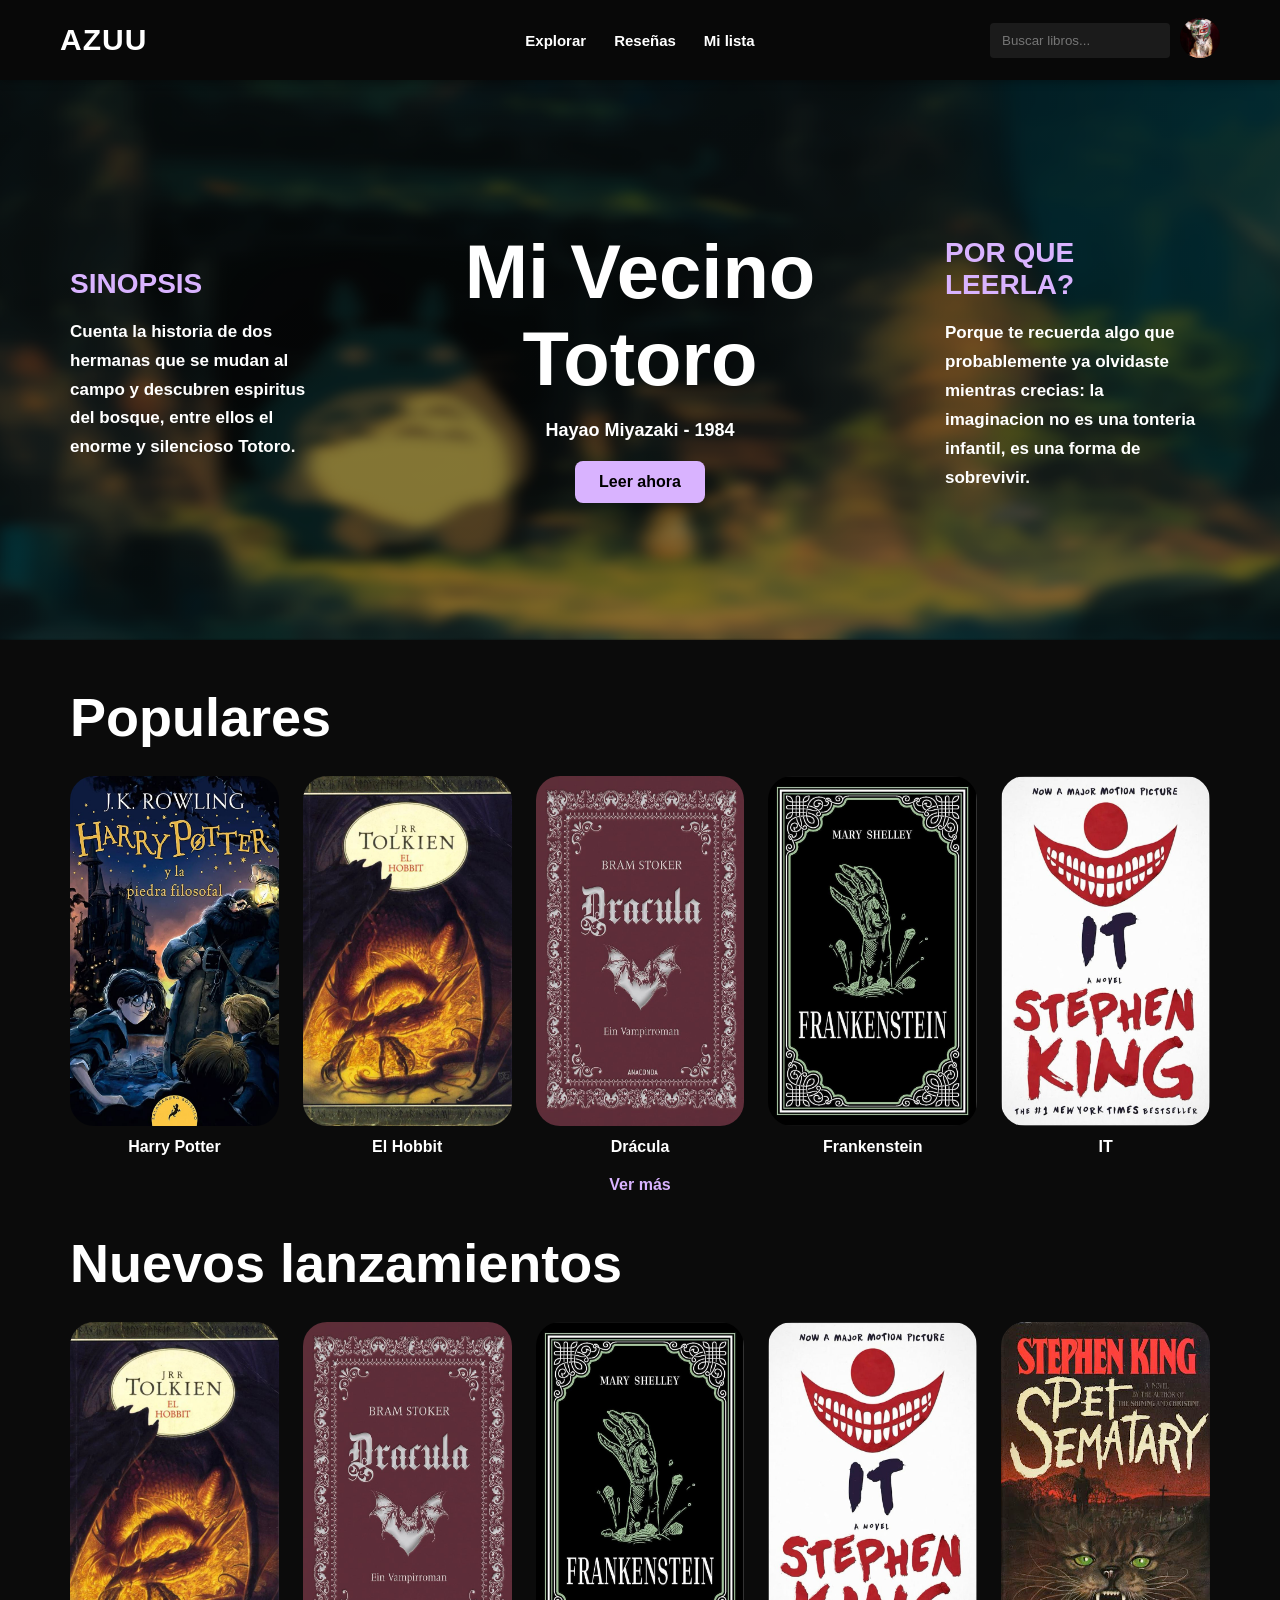
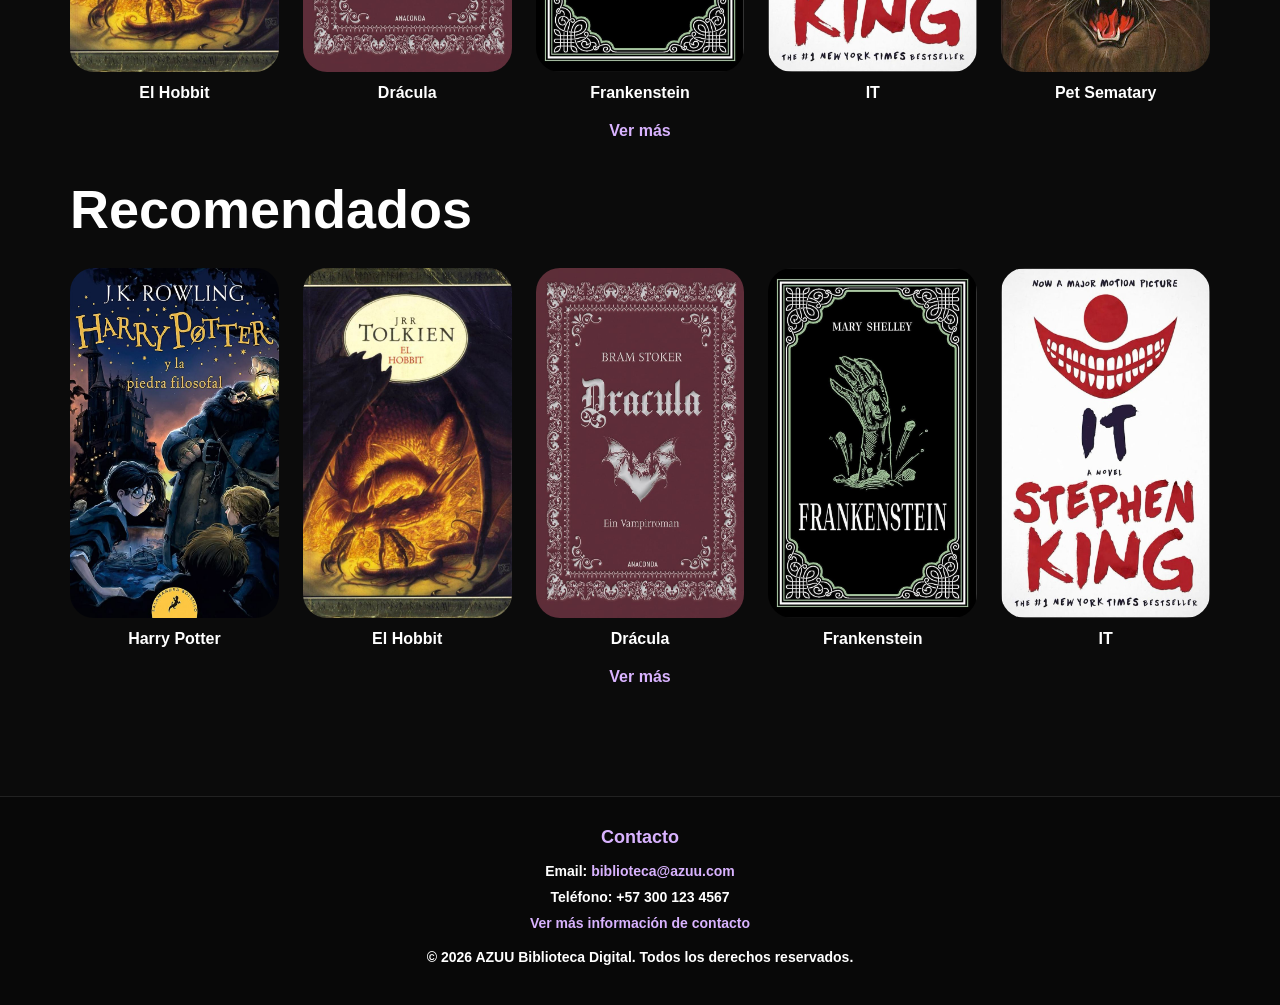
==== index.html @ 72450cce "Cambio a rutas absolutas" ====
<!doctype html>
<!--HTML hecho por Gustavo Tapia Ortiz-->
<!--Estilos hechos y aplicados por Gustavo Tapia Ortiz-->
<html lang="es">
    <head>
        <meta charset="UTF-8" />
        <meta name="viewport" content="width=device-width, initial-scale=1.0" />
        <title>AZUU</title>
        <link rel="stylesheet" href="/styles/estilo1.css" />
        <style>
            .hero {
                min-height: 560px;
                padding: 70px 70px 60px;
                display: grid;
                grid-template-columns: 1fr 2fr 1fr;
                align-items: center;
                gap: 40px;
                background-image: linear-gradient(rgba(0, 0, 0, 0.45), rgba(0, 0, 0, 0.45)), url("Recursos/3.png");
                background-size: cover;
                background-position: center;
                animation: fadeIn 1s ease-in-out;
            }

            .columna-texto {
                max-width: 260px;
            }

            .columna-texto h3 {
                color: #d9b3ff;
                font-size: 28px;
                margin-bottom: 18px;
            }

            .columna-texto p {
                font-size: 17px;
                line-height: 1.7;
            }

            .centro {
                text-align: center;
            }

            .centro h1 {
                font-size: 76px;
                margin-bottom: 18px;
            }

            .centro p {
                font-size: 18px;
            }

            .boton {
                display: inline-block;
                margin-top: 20px;
                padding: 12px 24px;
                background-color: #d9b3ff;
                color: #000;
                text-decoration: none;
                border-radius: 8px;
                font-weight: bold;
                transition: background-color 0.3s ease;
            }

            .boton:hover {
                background-color: #b894e0;
            }

            .contenido {
                padding: 28px 70px 50px;
            }

            .contenido h2 {
                font-size: 54px;
                margin-bottom: 28px;
            }

            .galeria {
                display: grid;
                grid-template-columns: repeat(5, 1fr);
                gap: 24px;
            }

            .ver-mas {
                display: block;
                text-align: center;
                margin: 20px 0;
                color: #d9b3ff;
                text-decoration: none;
                font-weight: bold;
            }

            .ver-mas:hover {
                text-decoration: underline;
            }

            @keyframes fadeIn {
                from {
                    opacity: 0;
                    transform: translateY(20px);
                }

                to {
                    opacity: 1;
                    transform: translateY(0);
                }
            }

            @media (max-width: 1100px) {
                .hero {
                    grid-template-columns: 1fr;
                    text-align: center;
                }

                .columna-texto {
                    max-width: 100%;
                }

                .galeria {
                    grid-template-columns: repeat(3, 1fr);
                }
            }

            @media (max-width: 700px) {
                .hero {
                    padding: 40px 20px;
                }

                .centro h1 {
                    font-size: 46px;
                }

                .contenido {
                    padding: 28px 20px 40px;
                }

                .contenido h2 {
                    font-size: 38px;
                }

                .galeria {
                    grid-template-columns: 1fr;
                }
            }
        </style>
    </head>

    <body>
        <header class="barra">
            <div class="logo">AZUU</div>

            <nav class="menu">
                <a href="explorar.html">Explorar</a>
                <a href="resenas.html">Reseñas</a>
                <a href="mi_lista.html">Mi lista</a>
            </nav>

            <div class="buscador">
                <input type="text" placeholder="Buscar libros..." />
                <a href="login.html" class="perfil">
                    <img src="Recursos/1.png" alt="Perfil" />
                </a>
            </div>
        </header>

        <section class="hero">
            <div class="columna-texto">
                <h3>SINOPSIS</h3>
                <p>
                    Cuenta la historia de dos hermanas que se mudan al campo y descubren espiritus del bosque, entre
                    ellos el enorme y silencioso Totoro.
                </p>
            </div>

            <div class="centro">
                <h1>Mi Vecino Totoro</h1>
                <p>Hayao Miyazaki - 1984</p>
                <a href="libro.html" class="boton">Leer ahora</a>
            </div>

            <div class="columna-texto">
                <h3>POR QUE LEERLA?</h3>
                <p>
                    Porque te recuerda algo que probablemente ya olvidaste mientras crecias: la imaginacion no es una
                    tonteria infantil, es una forma de sobrevivir.
                </p>
            </div>
        </section>
        <br />

        <main class="contenido">
            <h2>Populares</h2>

            <section class="galeria">
                <div class="tarjeta">
                    <a href="libro.html">
                        <img src="Recursos/harrypoter.jpg" alt="Harry Potter" />
                    </a>
                    <p>Harry Potter</p>
                </div>
                <div class="tarjeta">
                    <a href="libro.html">
                        <img src="Recursos/LIBRO_ El Hobbit.jpg" alt="El Hobbit" />
                    </a>
                    <p>El Hobbit</p>
                </div>
                <div class="tarjeta">
                    <a href="libro.html">
                        <img src="Recursos/Dracula.jpg" alt="Drácula" />
                    </a>
                    <p>Drácula</p>
                </div>
                <div class="tarjeta">
                    <a href="libro.html">
                        <img
                            src="Recursos/Frankenstein, or the Modern Prometheus by Mary Shelly.jpg"
                            alt="Frankenstein"
                        />
                    </a>
                    <p>Frankenstein</p>
                </div>
                <div class="tarjeta">
                    <a href="libro.html">
                        <img src="Recursos/libroIT.jpg" alt="IT" />
                    </a>
                    <p>IT</p>
                </div>
            </section>
            <a href="explorar.html" class="ver-mas">Ver más</a>

            <br />

            <h2>Nuevos lanzamientos</h2>

            <section class="galeria">
                <div class="tarjeta">
                    <a href="libro.html">
                        <img src="Recursos/LIBRO_ El Hobbit.jpg" alt="El Hobbit" />
                    </a>
                    <p>El Hobbit</p>
                </div>
                <div class="tarjeta">
                    <a href="libro.html">
                        <img src="Recursos/Dracula.jpg" alt="Drácula" />
                    </a>
                    <p>Drácula</p>
                </div>
                <div class="tarjeta">
                    <a href="libro.html">
                        <img
                            src="Recursos/Frankenstein, or the Modern Prometheus by Mary Shelly.jpg"
                            alt="Frankenstein"
                        />
                    </a>
                    <p>Frankenstein</p>
                </div>
                <div class="tarjeta">
                    <a href="libro.html">
                        <img src="Recursos/libroIT.jpg" alt="IT" />
                    </a>
                    <p>IT</p>
                </div>
                <div class="tarjeta">
                    <a href="libro.html">
                        <img src="Recursos/Pet Semetary_.jpg" alt="Pet Sematary" />
                    </a>
                    <p>Pet Sematary</p>
                </div>
            </section>

            <a href="explorar.html" class="ver-mas">Ver más</a>

            <br />

            <h2>Recomendados</h2>

            <section class="galeria">
                <div class="tarjeta">
                    <a href="libro.html">
                        <img src="Recursos/harrypoter.jpg" alt="Harry Potter" />
                    </a>
                    <p>Harry Potter</p>
                </div>
                <div class="tarjeta">
                    <a href="libro.html">
                        <img src="Recursos/LIBRO_ El Hobbit.jpg" alt="El Hobbit" />
                    </a>
                    <p>El Hobbit</p>
                </div>
                <div class="tarjeta">
                    <a href="libro.html">
                        <img src="Recursos/Dracula.jpg" alt="Drácula" />
                    </a>
                    <p>Drácula</p>
                </div>
                <div class="tarjeta">
                    <a href="libro.html">
                        <img
                            src="Recursos/Frankenstein, or the Modern Prometheus by Mary Shelly.jpg"
                            alt="Frankenstein"
                        />
                    </a>
                    <p>Frankenstein</p>
                </div>
                <div class="tarjeta">
                    <a href="libro.html">
                        <img src="Recursos/libroIT.jpg" alt="IT" />
                    </a>
                    <p>IT</p>
                </div>
            </section>

            <a href="explorar.html" class="ver-mas">Ver más</a>
        </main>

        <footer>
            <h4>Contacto</h4>
            <p>Email: <a href="mailto:biblioteca@azuu.com">biblioteca@azuu.com</a></p>
            <p>Teléfono: +57 300 123 4567</p>
            <p><a href="contacto.html">Ver más información de contacto</a></p>
            <p style="margin-top: 18px">&copy; 2026 AZUU Biblioteca Digital. Todos los derechos reservados.</p>
        </footer>
    </body>
</html>
---- styles/estilo1.css ----
/* Estilos generales hechos por Tapia Ortiz Gustavo */
* {
    box-sizing: border-box;
    margin: 0;
    padding: 0;
}

p {
    font-weight: bold;
}

body {
    font-family: Arial, Helvetica, sans-serif;
    background-color: #0b0b0b;
    color: #ffffff;
}

a {
    color: inherit;
    text-decoration: none;
}

.barra {
    background-color: #080808;
    padding: 18px 60px;
    display: flex;
    justify-content: space-between;
    align-items: center;
    gap: 20px;
    position: sticky;
    top: 0;
    z-index: 100;
    box-shadow: 0 2px 8px rgba(0, 0, 0, 0.3);
}

.logo {
    font-size: 30px;
    font-weight: bold;
    letter-spacing: 1px;
}

.menu {
    display: flex;
    gap: 28px;
    font-size: 15px;
    font-weight: bold;
    position: absolute;
    left: 50%;
    top: 50%;
    transform: translate(-50%, -50%);
}

.buscador {
    display: flex;
    align-items: center;
    gap: 10px;
}

.buscador input {
    width: 180px;
    padding: 10px 12px;
    border: none;
    border-radius: 4px;
    background-color: #1b1b1b;
    color: #ffffff;
    outline: none;
}

.perfil img {
    width: 40px;
    height: 40px;
    border-radius: 50%;
    object-fit: cover;
}

.tarjeta img {
    width: 100%;
    height: 350px;
    display: block;
    border-radius: 24px;
}

.tarjeta p {
    margin-top: 12px;
    text-align: center;
    font-size: 16px;
}

.tarjeta:hover {
    transform: scale(1.05); /*esto hace un efecto de zoom suave al pasar el mouse por encima*/
    transition: transform 0.3s ease; /*esto define la duración y la suavidad de la transición del efecto de zoom*/
}

.menu a:hover {
    transform: scale(1.1);
    transition: transform 0.3s ease;
}

.logo:hover {
    transform: scale(1.05);
    transition: transform 0.3s ease;
}

@media (max-width: 700px) {
    .barra {
        padding: 18px 20px;
        flex-direction: column;
        align-items: stretch;
    }

    .menu {
        position: static;
        transform: none;
        justify-content: center;
        flex-wrap: wrap;
    }
}
/*fin de los de estilos hechos por Tapia Ortiz Gustavo */


/* Footer por ciro rivera*/
footer {
    background-color: #080808;
    border-top: 1px solid #222;
    padding: 30px 70px;
    margin-top: 40px;
    text-align: center;
}

footer h4 {
    color: #d9b3ff;
    margin-bottom: 15px;
    font-size: 18px;
}

footer p {
    font-size: 14px;
    margin-bottom: 10px;
}

footer a {
    color: #d9b3ff;
    text-decoration: none;
    transition: color 0.3s ease;
}

footer a:hover {
    color: #b894e0;
    text-decoration: underline;
}
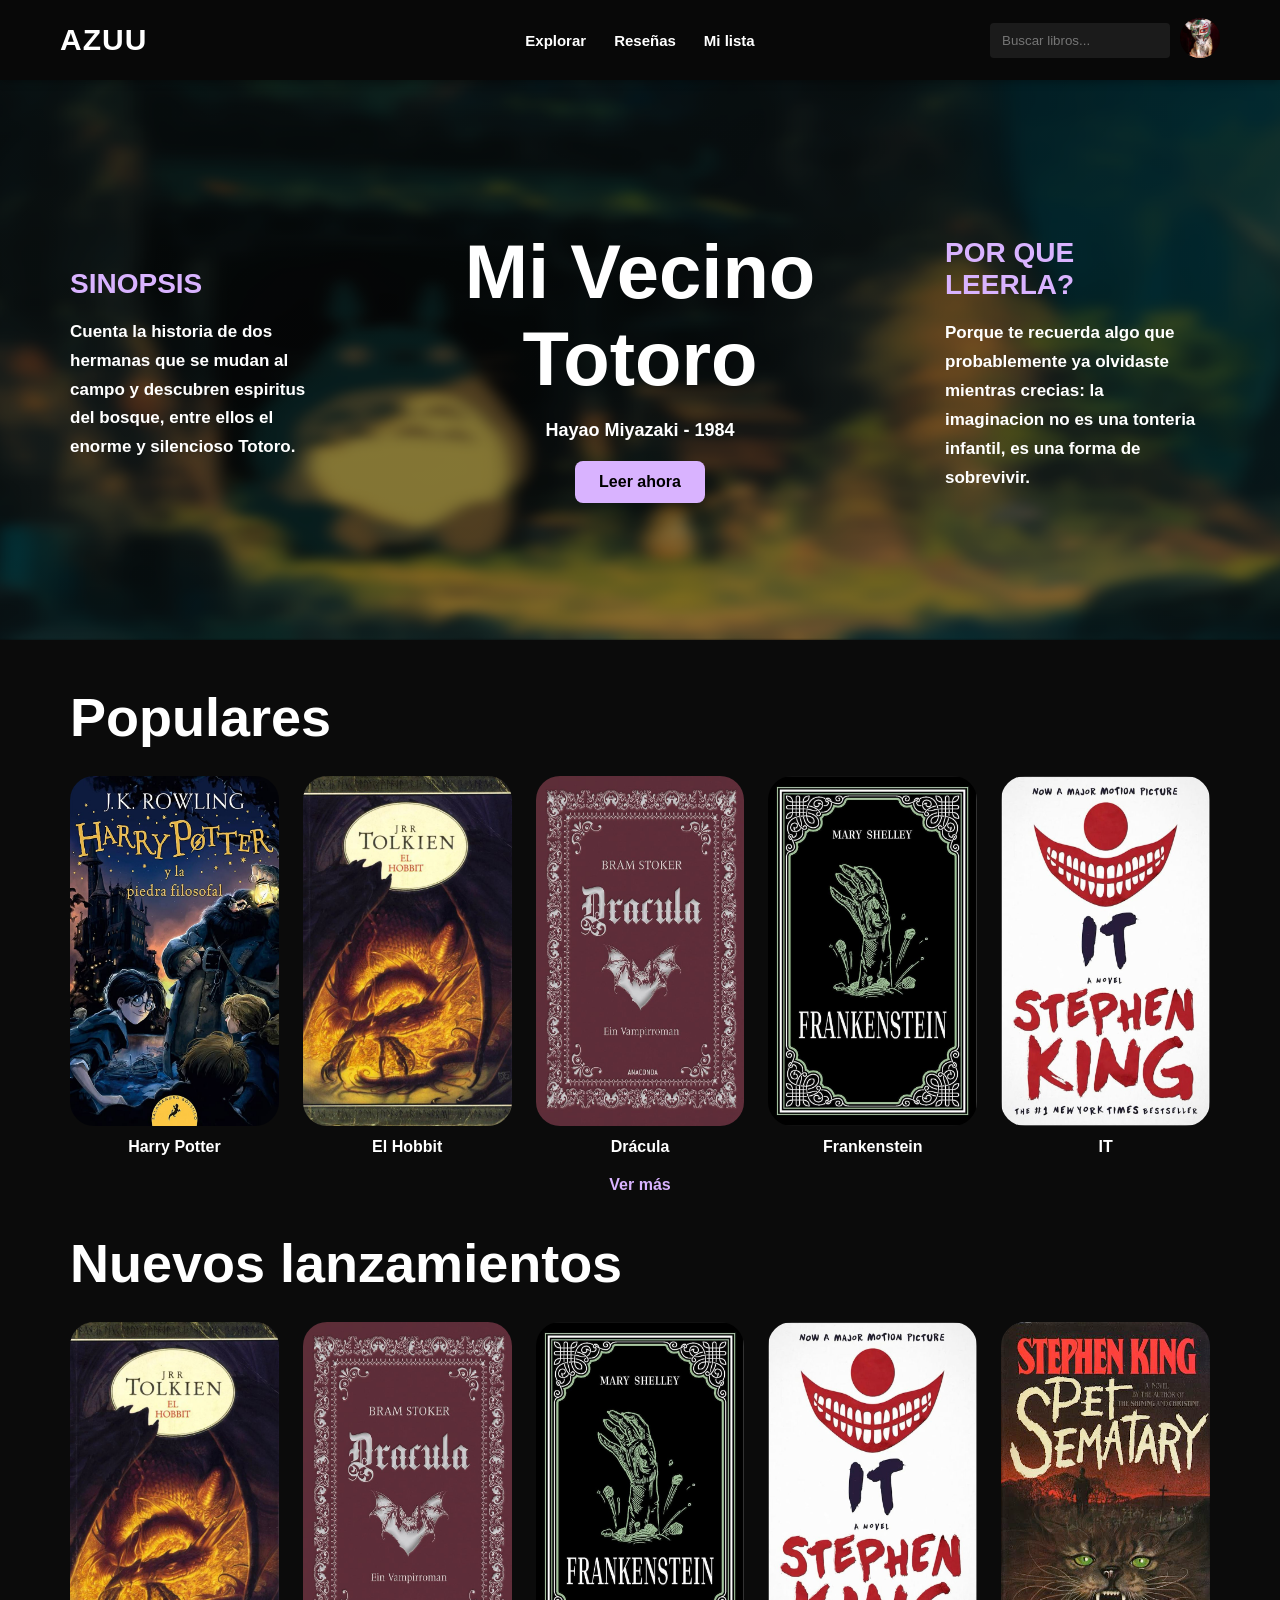
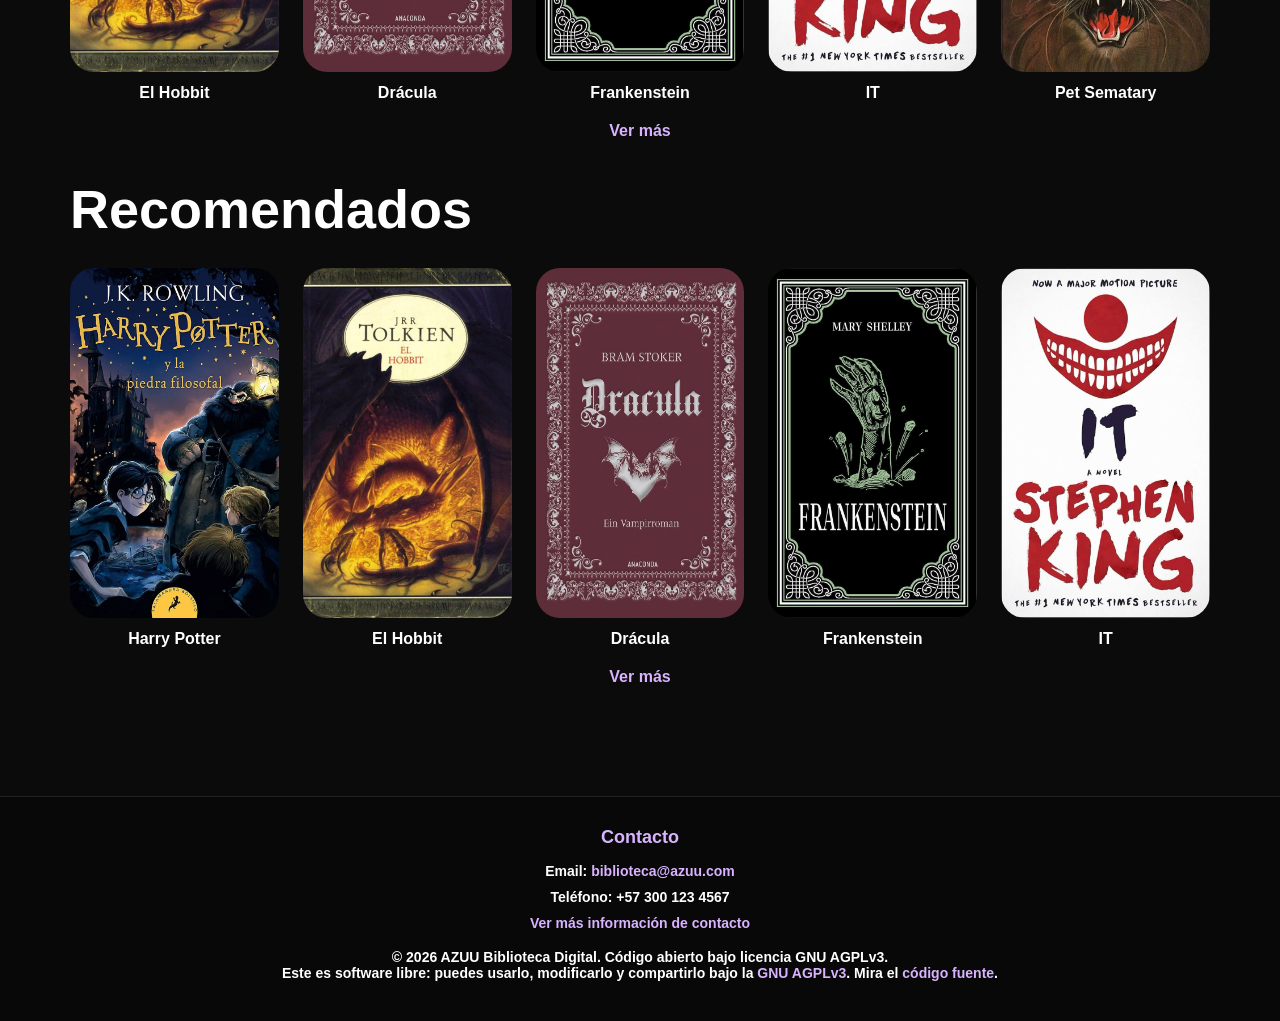
==== commit 9b88cd5d: "Cambio en el footer para reflejar nuestra licencia" ====
--- a/index.html
+++ b/index.html
@@ -317,7 +317,12 @@
             <p>Email: <a href="mailto:biblioteca@azuu.com">biblioteca@azuu.com</a></p>
             <p>Teléfono: +57 300 123 4567</p>
             <p><a href="contacto.html">Ver más información de contacto</a></p>
-            <p style="margin-top: 18px">&copy; 2026 AZUU Biblioteca Digital. Todos los derechos reservados.</p>
+            <p style="margin-top: 18px">
+                &copy; 2026 AZUU Biblioteca Digital. Código abierto bajo licencia GNU AGPLv3.<br />
+                Este es software libre: puedes usarlo, modificarlo y compartirlo bajo la
+                <a href="https://www.gnu.org/licenses/agpl-3.0.html" target="_blank">GNU AGPLv3</a>. Mira el
+                <a href="https://github.com/ciroenrique4-eng/Proyecto-Biblioteca" target="_blank">código fuente</a>.
+            </p>
         </footer>
     </body>
 </html>
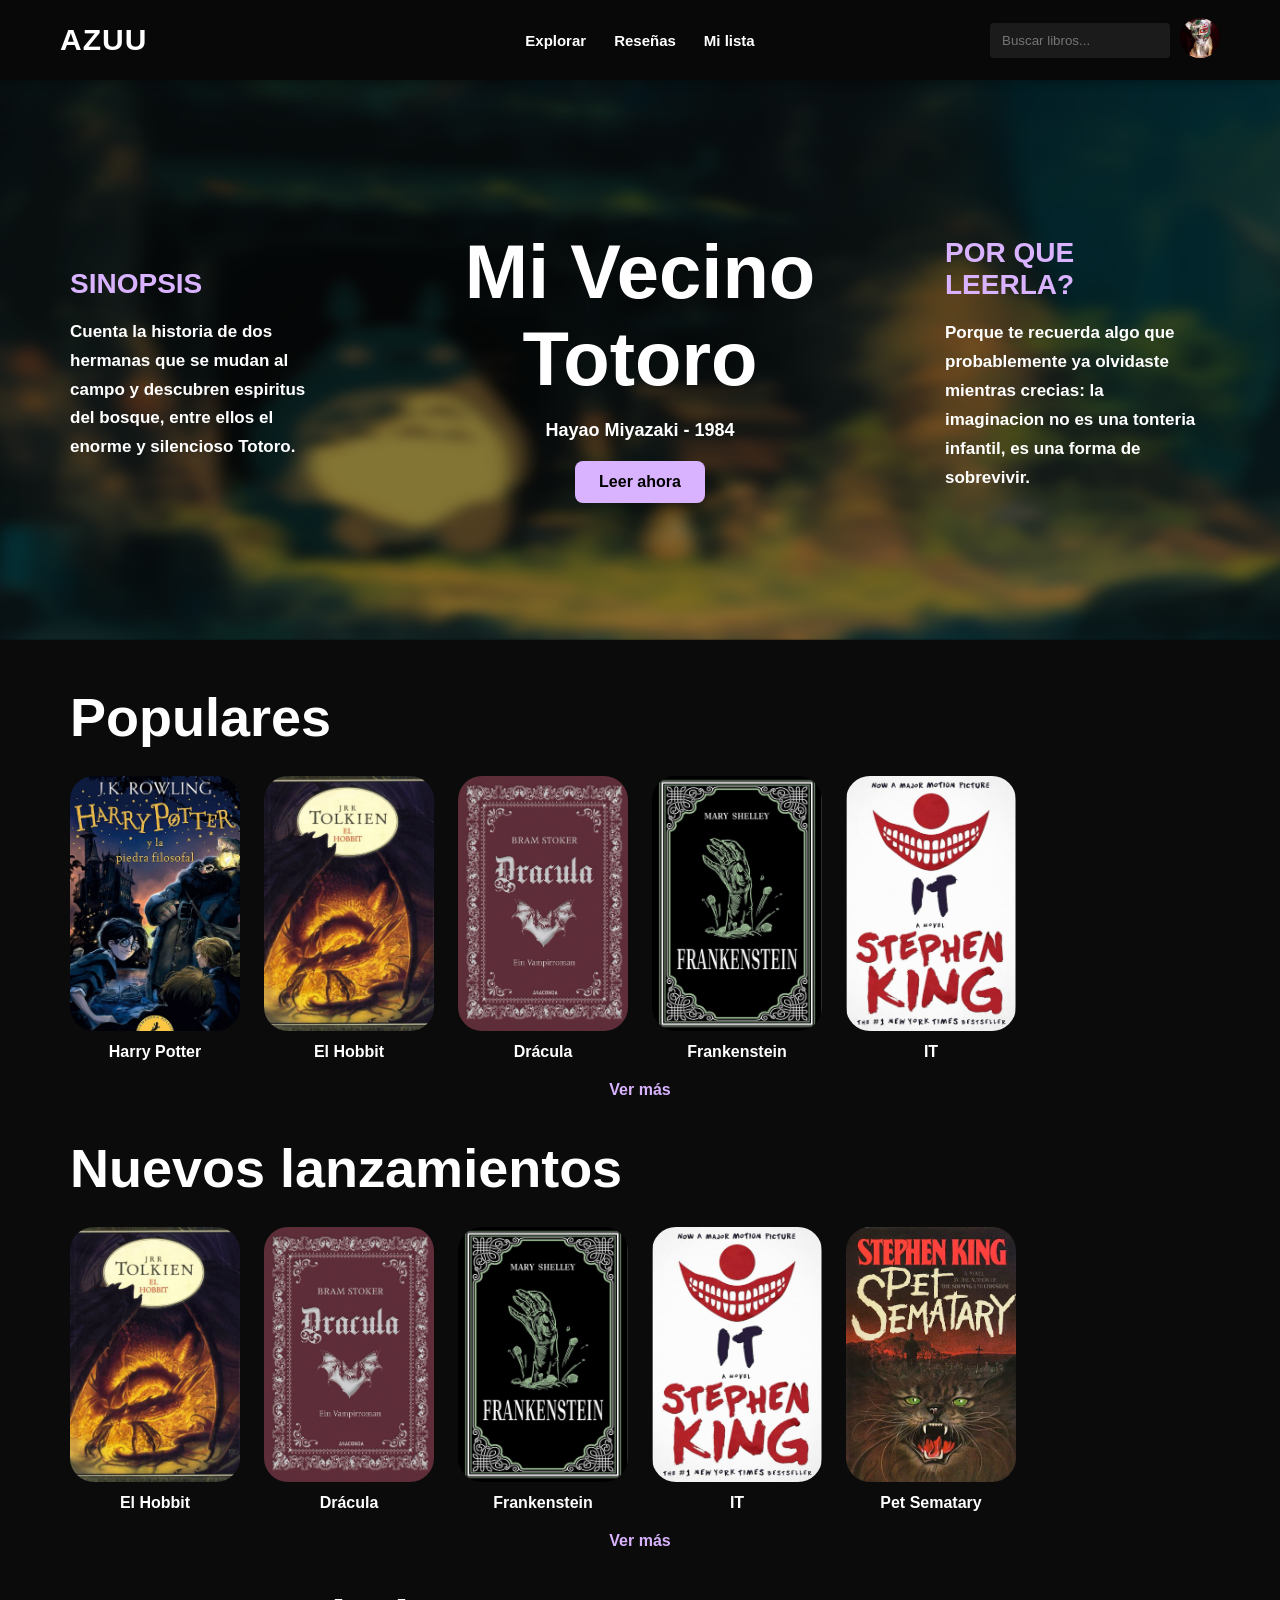
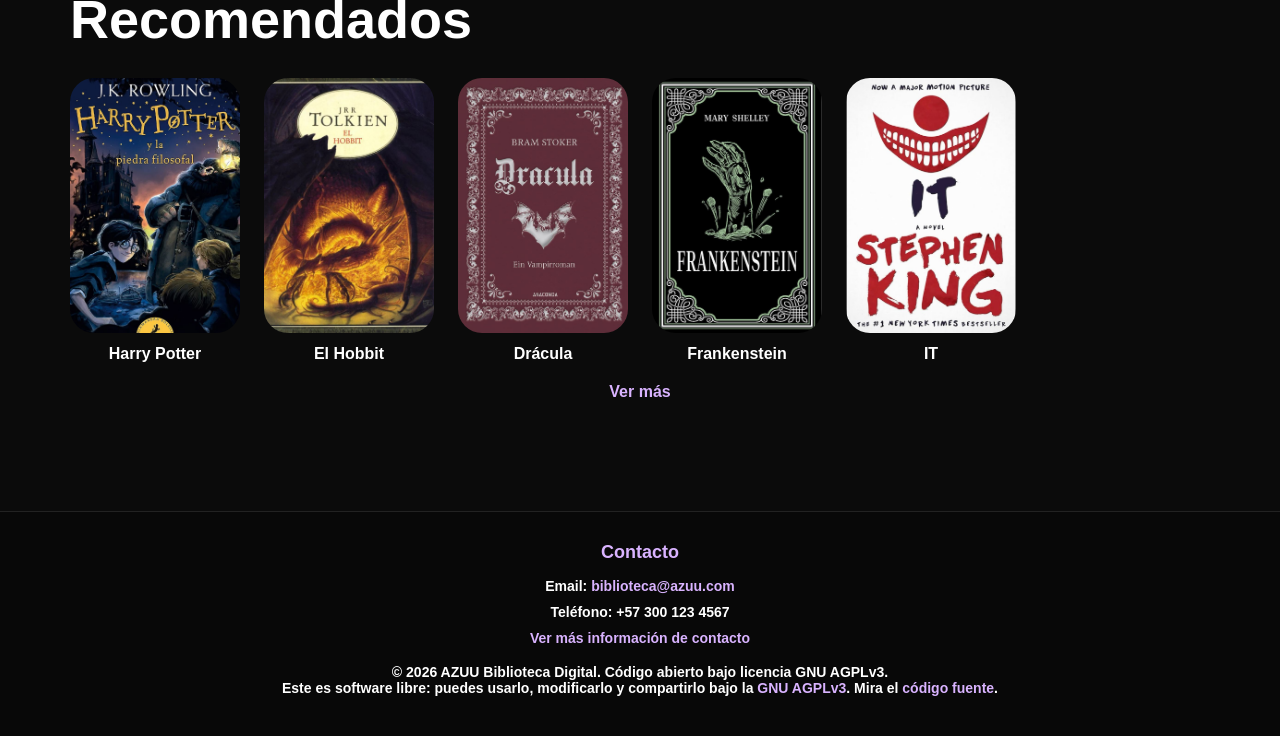
==== commit 4e83dc54: "Ajuses en el css se hizo mas responsive y se agrego una funcion js" ====
--- a/index.html
+++ b/index.html
@@ -74,12 +74,6 @@
                 margin-bottom: 28px;
             }
 
-            .galeria {
-                display: grid;
-                grid-template-columns: repeat(5, 1fr);
-                gap: 24px;
-            }
-
             .ver-mas {
                 display: block;
                 text-align: center;
@@ -114,10 +108,6 @@
                 .columna-texto {
                     max-width: 100%;
                 }
-
-                .galeria {
-                    grid-template-columns: repeat(3, 1fr);
-                }
             }
 
             @media (max-width: 700px) {
@@ -135,10 +125,6 @@
 
                 .contenido h2 {
                     font-size: 38px;
-                }
-
-                .galeria {
-                    grid-template-columns: 1fr;
                 }
             }
         </style>
@@ -155,6 +141,9 @@
             </nav>
 
             <div class="buscador">
+                <button type="button" class="lupa" aria-label="Buscar" aria-expanded="false">
+                    <svg viewBox="0 0 24 24" aria-hidden="true"><path d="M15.5 14h-.79l-.28-.27a6.5 6.5 0 1 0-.7.7l.27.28v.79l5 4.99L20.49 19l-4.99-5zm-6 0A4.5 4.5 0 1 1 14 9.5 4.5 4.5 0 0 1 9.5 14z"/></svg>
+                </button>
                 <input type="text" placeholder="Buscar libros..." />
                 <a href="login.html" class="perfil">
                     <img src="Recursos/1.png" alt="Perfil" />
@@ -324,5 +313,6 @@
                 <a href="https://github.com/ciroenrique4-eng/Proyecto-Biblioteca" target="_blank">código fuente</a>.
             </p>
         </footer>
+        <script src="/js/header.js" defer></script>
     </body>
 </html>
--- a/styles/estilo1.css
+++ b/styles/estilo1.css
@@ -58,6 +58,7 @@
 
 .buscador input {
     width: 180px;
+    max-width: 100%;
     padding: 10px 12px;
     border: none;
     border-radius: 4px;
@@ -66,6 +67,28 @@
     outline: none;
 }
 
+/* Botón con la lupa: oculto en escritorio, visible en móvil para desplegar
+   el cuadro de búsqueda (ver js/header.js) */
+.lupa {
+    display: none;
+    width: 40px;
+    height: 40px;
+    padding: 0;
+    border: none;
+    border-radius: 4px;
+    background-color: #1b1b1b;
+    color: #ffffff;
+    cursor: pointer;
+    align-items: center;
+    justify-content: center;
+}
+
+.lupa svg {
+    width: 22px;
+    height: 22px;
+    fill: #ffffff;
+}
+
 .perfil img {
     width: 40px;
     height: 40px;
@@ -73,11 +96,22 @@
     object-fit: cover;
 }
 
+/* Galería reutilizable: se adapta sola al ancho disponible (responsive) */
+.galeria {
+    display: grid;
+    grid-template-columns: repeat(auto-fill, minmax(160px, 1fr));
+    gap: 24px;
+}
+
 .tarjeta img {
     width: 100%;
-    height: 350px;
+    /* aspect-ratio 2/3 = proporción estándar de portadas; con object-fit:cover
+       todas quedan uniformes sin deformarse */
+    aspect-ratio: 2 / 3;
+    object-fit: cover;
     display: block;
     border-radius: 24px;
+    transition: transform 0.3s ease; /* la transición va en el estado base para que aplique al entrar y al salir */
 }
 
 .tarjeta p {
@@ -86,9 +120,8 @@
     font-size: 16px;
 }
 
-.tarjeta:hover {
+.tarjeta:hover img {
     transform: scale(1.05); /*esto hace un efecto de zoom suave al pasar el mouse por encima*/
-    transition: transform 0.3s ease; /*esto define la duración y la suavidad de la transición del efecto de zoom*/
 }
 
 .menu a:hover {
@@ -101,18 +134,56 @@
     transition: transform 0.3s ease;
 }
 
-@media (max-width: 700px) {
+/* En pantallas pequeñas el menú deja de estar centrado en absoluto: así el logo
+   y el menú quedan en la misma línea y el cuadro de búsqueda se oculta tras la
+   lupa, que lo despliega en una fila completa al pulsarla (ver js/header.js) */
+@media (max-width: 900px) {
     .barra {
-        padding: 18px 20px;
-        flex-direction: column;
-        align-items: stretch;
+        padding: 14px 20px;
+        flex-wrap: wrap;
+        gap: 12px 16px;
+    }
+
+    .logo {
+        font-size: 24px;
     }
 
     .menu {
         position: static;
         transform: none;
-        justify-content: center;
+        order: 2;
+        flex: 1;
+        justify-content: flex-end;
         flex-wrap: wrap;
+        gap: 10px 16px;
+        font-size: 14px;
+    }
+
+    .buscador {
+        order: 3;
+        gap: 10px;
+    }
+
+    /* Aparece la lupa en lugar del cuadro de búsqueda */
+    .lupa {
+        display: inline-flex;
+    }
+
+    /* El input se oculta hasta pulsar la lupa */
+    .buscador input {
+        display: none;
+        width: 100%;
+    }
+
+    /* Al activar la búsqueda, el cuadro ocupa una fila completa debajo */
+    .barra.busqueda-activa .buscador {
+        order: 4;
+        flex-basis: 100%;
+    }
+
+    .barra.busqueda-activa .buscador input {
+        display: block;
+        flex: 1;
     }
 }
 /*fin de los de estilos hechos por Tapia Ortiz Gustavo */
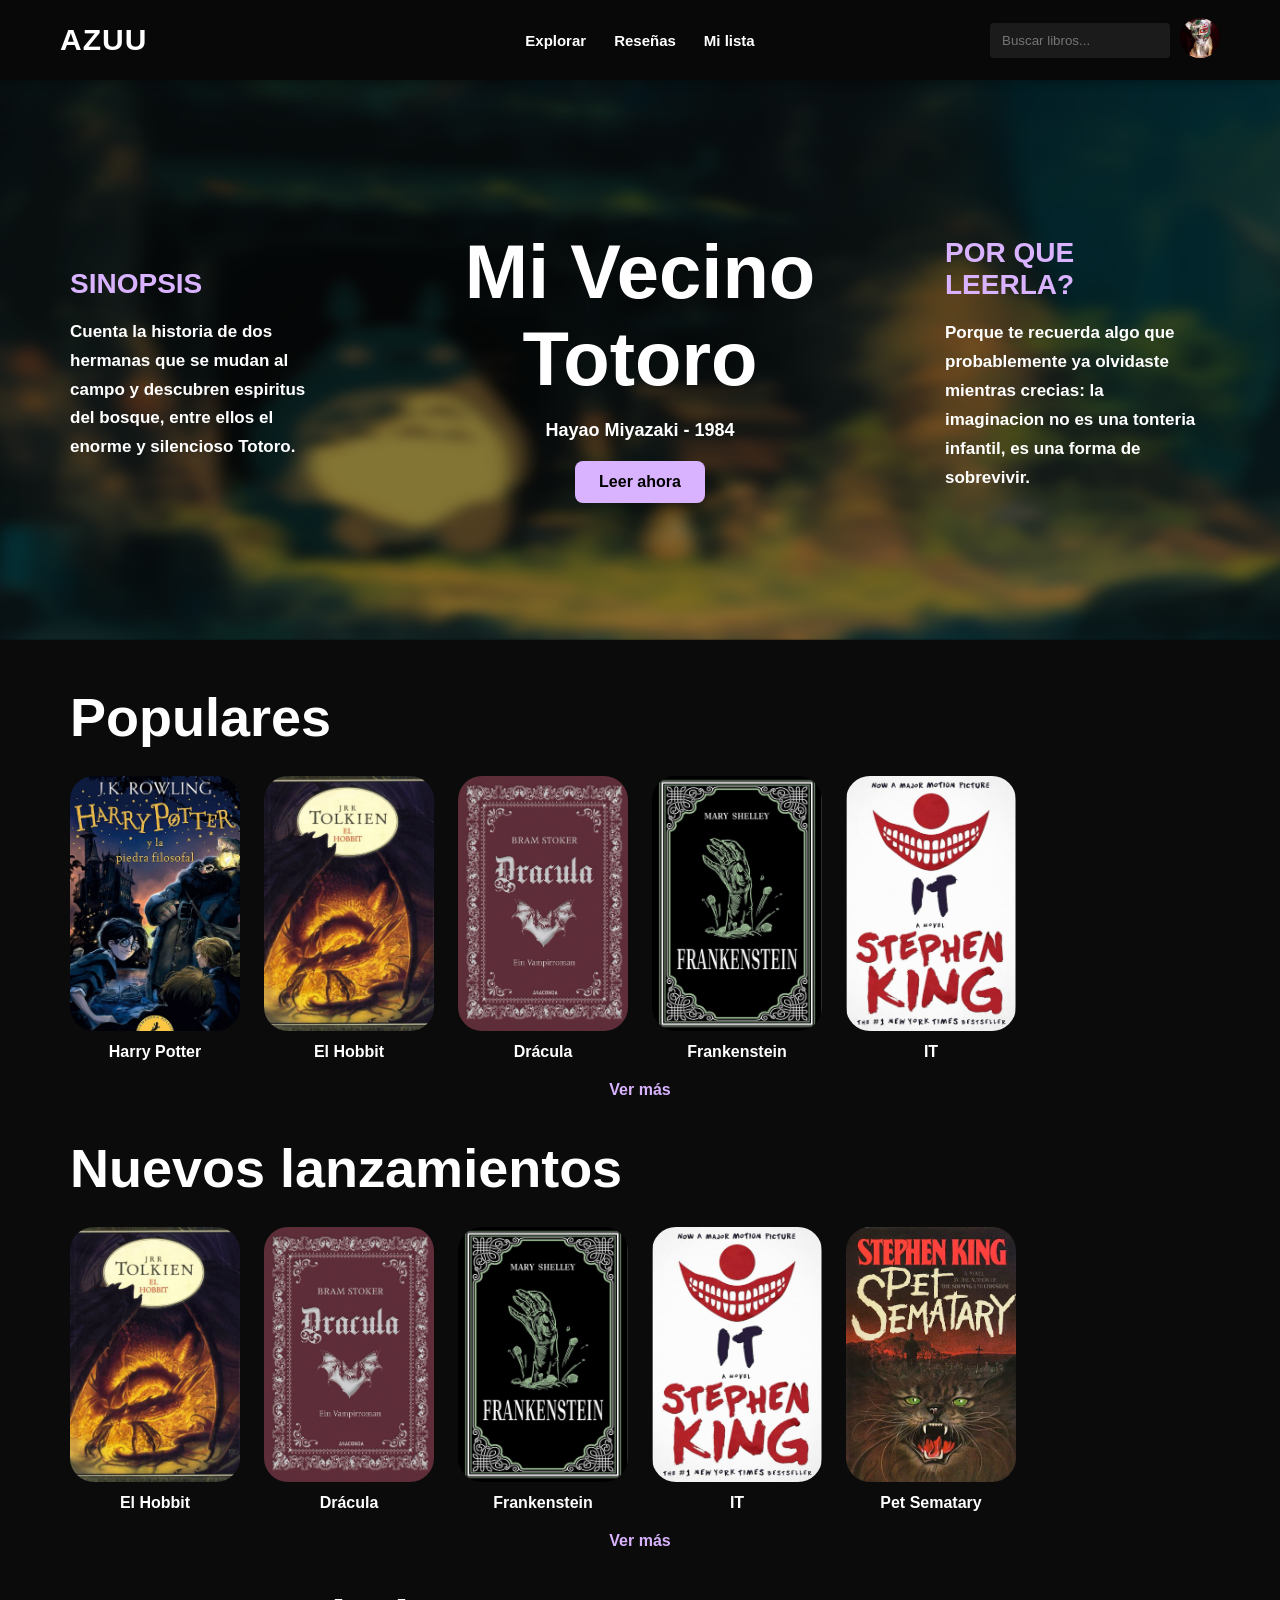
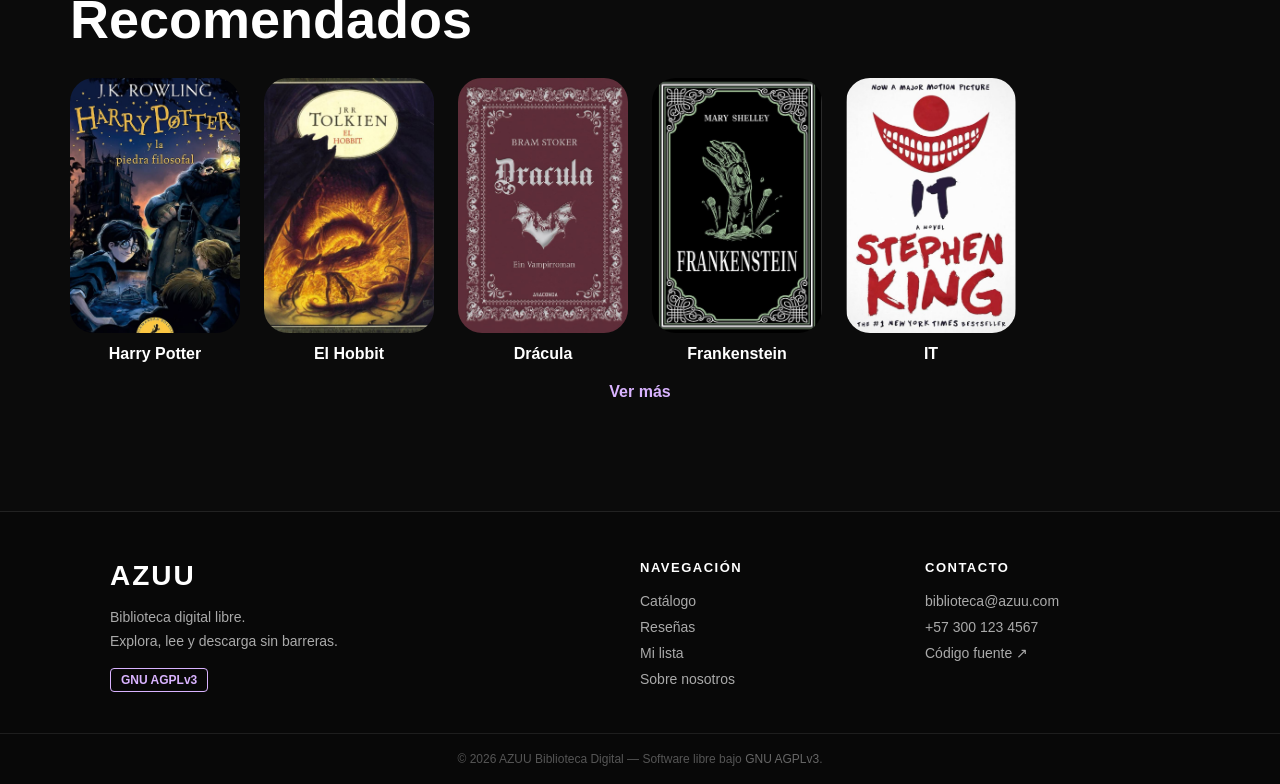
==== commit bc746120: "Ajuste en footer y sobre nosotros" ====
--- a/index.html
+++ b/index.html
@@ -5,8 +5,54 @@
     <head>
         <meta charset="UTF-8" />
         <meta name="viewport" content="width=device-width, initial-scale=1.0" />
-        <title>AZUU</title>
+
+        <!-- SEO: descripción y datos para buscadores como Google -->
+        <meta
+            name="description"
+            content="Biblioteca Digital AZUU: explora, lee y descarga miles de libros gratis en línea. Clásicos y novedades de fantasía, terror y mucho más, a un solo clic."
+        />
+        <meta name="keywords" content="biblioteca digital, libros gratis, leer en línea, descargar libros, ebooks, AZUU" />
+        <meta name="author" content="Ciro Rivera, Gustavo Tapia Ortiz, Luz Lisanya Castellanos Musito, Diego Alexander Ramirez Rodriguez" />
+        <meta name="robots" content="index, follow" />
+        <meta name="theme-color" content="#0b0b0b" />
+        <title>AZUU — Biblioteca Digital | Lee y descarga libros gratis en línea</title>
+
+        <link rel="canonical" href="https://azuu.uk/index.html" />
+        <link rel="icon" type="image/png" href="/Recursos/1.png" />
+
+        <!-- Open Graph: vista previa al compartir en redes sociales -->
+        <meta property="og:type" content="website" />
+        <meta property="og:site_name" content="Biblioteca Digital AZUU" />
+        <meta property="og:locale" content="es_ES" />
+        <meta property="og:title" content="AZUU — Biblioteca Digital | Lee libros gratis en línea" />
+        <meta property="og:description" content="Explora, lee y descarga miles de libros gratis en línea en la Biblioteca Digital AZUU." />
+        <meta property="og:url" content="https://azuu.uk/index.html" />
+        <meta property="og:image" content="https://azuu.uk/Recursos/3.png" />
+
+        <!-- Twitter Card -->
+        <meta name="twitter:card" content="summary_large_image" />
+        <meta name="twitter:title" content="AZUU — Biblioteca Digital | Lee libros gratis en línea" />
+        <meta name="twitter:description" content="Explora, lee y descarga miles de libros gratis en línea en la Biblioteca Digital AZUU." />
+        <meta name="twitter:image" content="https://azuu.uk/Recursos/3.png" />
+
         <link rel="stylesheet" href="/styles/estilo1.css" />
+
+        <!-- Datos estructurados Schema.org: ayuda a Google a entender el sitio -->
+        <script type="application/ld+json">
+            {
+                "@context": "https://schema.org",
+                "@type": "WebSite",
+                "name": "Biblioteca Digital AZUU",
+                "url": "https://azuu.uk/",
+                "description": "Explora, lee y descarga miles de libros gratis en línea en la Biblioteca Digital AZUU.",
+                "inLanguage": "es",
+                "potentialAction": {
+                    "@type": "SearchAction",
+                    "target": "https://azuu.uk/explorar.html?q={search_term_string}",
+                    "query-input": "required name=search_term_string"
+                }
+            }
+        </script>
         <style>
             .hero {
                 min-height: 560px;
@@ -302,16 +348,33 @@
         </main>
 
         <footer>
-            <h4>Contacto</h4>
-            <p>Email: <a href="mailto:biblioteca@azuu.com">biblioteca@azuu.com</a></p>
-            <p>Teléfono: +57 300 123 4567</p>
-            <p><a href="contacto.html">Ver más información de contacto</a></p>
-            <p style="margin-top: 18px">
-                &copy; 2026 AZUU Biblioteca Digital. Código abierto bajo licencia GNU AGPLv3.<br />
-                Este es software libre: puedes usarlo, modificarlo y compartirlo bajo la
-                <a href="https://www.gnu.org/licenses/agpl-3.0.html" target="_blank">GNU AGPLv3</a>. Mira el
-                <a href="https://github.com/ciroenrique4-eng/Proyecto-Biblioteca" target="_blank">código fuente</a>.
-            </p>
+            <div class="footer-grid">
+                <div class="footer-col">
+                    <span class="footer-logo">AZUU</span>
+                    <p>Biblioteca digital libre.<br />Explora, lee y descarga sin barreras.</p>
+                    <a class="footer-licencia" href="https://www.gnu.org/licenses/agpl-3.0.html" target="_blank">GNU AGPLv3</a>
+                </div>
+                <div class="footer-col">
+                    <h4>Navegación</h4>
+                    <ul>
+                        <li><a href="/explorar.html">Catálogo</a></li>
+                        <li><a href="/resenas.html">Reseñas</a></li>
+                        <li><a href="/mi_lista.html">Mi lista</a></li>
+                        <li><a href="/contacto.html">Sobre nosotros</a></li>
+                    </ul>
+                </div>
+                <div class="footer-col">
+                    <h4>Contacto</h4>
+                    <ul>
+                        <li><a href="mailto:biblioteca@azuu.com">biblioteca@azuu.com</a></li>
+                        <li>+57 300 123 4567</li>
+                        <li><a href="https://github.com/ciroenrique4-eng/Proyecto-Biblioteca" target="_blank">Código fuente ↗</a></li>
+                    </ul>
+                </div>
+            </div>
+            <div class="footer-barra">
+                <p>&copy; 2026 AZUU Biblioteca Digital &mdash; Software libre bajo <a href="https://www.gnu.org/licenses/agpl-3.0.html" target="_blank">GNU AGPLv3</a>.</p>
+            </div>
         </footer>
         <script src="/js/header.js" defer></script>
     </body>
--- a/styles/estilo1.css
+++ b/styles/estilo1.css
@@ -189,33 +189,133 @@
 /*fin de los de estilos hechos por Tapia Ortiz Gustavo */
 
 
-/* Footer por ciro rivera*/
+/* Footer por ciro rivera */
 footer {
     background-color: #080808;
     border-top: 1px solid #222;
-    padding: 30px 70px;
     margin-top: 40px;
+}
+
+.footer-grid {
+    display: grid;
+    grid-template-columns: 2fr 1fr 1fr;
+    gap: 40px;
+    padding: 48px 70px 36px;
+    max-width: 1200px;
+    margin: 0 auto;
+}
+
+.footer-logo {
+    display: block;
+    font-size: 28px;
+    font-weight: bold;
+    letter-spacing: 2px;
+    margin-bottom: 14px;
+    color: #ffffff;
+}
+
+.footer-col p {
+    font-size: 14px;
+    color: #aaa;
+    line-height: 1.7;
+    margin-bottom: 14px;
+    font-weight: normal;
+}
+
+.footer-licencia {
+    display: inline-block;
+    font-size: 12px;
+    font-weight: bold;
+    color: #d9b3ff;
+    border: 1px solid #d9b3ff;
+    border-radius: 4px;
+    padding: 4px 10px;
+    text-decoration: none;
+    transition: background-color 0.2s ease, color 0.2s ease;
+}
+
+.footer-licencia:hover {
+    background-color: #d9b3ff;
+    color: #000;
+}
+
+.footer-col h4 {
+    color: #ffffff;
+    font-size: 13px;
+    font-weight: bold;
+    text-transform: uppercase;
+    letter-spacing: 1.5px;
+    margin-bottom: 18px;
+}
+
+.footer-col ul {
+    list-style: none;
+    padding: 0;
+    margin: 0;
+}
+
+.footer-col ul li {
+    font-size: 14px;
+    color: #aaa;
+    margin-bottom: 10px;
+    font-weight: normal;
+}
+
+.footer-col ul li a {
+    color: #aaa;
+    text-decoration: none;
+    transition: color 0.2s ease;
+}
+
+.footer-col ul li a:hover {
+    color: #d9b3ff;
+}
+
+.footer-barra {
+    border-top: 1px solid #1e1e1e;
+    padding: 18px 70px;
     text-align: center;
 }
 
-footer h4 {
+.footer-barra p {
+    font-size: 12px;
+    color: #555;
+    font-weight: normal;
+    margin: 0;
+}
+
+.footer-barra a {
+    color: #666;
+    text-decoration: none;
+    transition: color 0.2s ease;
+}
+
+.footer-barra a:hover {
     color: #d9b3ff;
-    margin-bottom: 15px;
-    font-size: 18px;
-}
-
-footer p {
-    font-size: 14px;
-    margin-bottom: 10px;
-}
-
-footer a {
-    color: #d9b3ff;
-    text-decoration: none;
-    transition: color 0.3s ease;
-}
-
-footer a:hover {
-    color: #b894e0;
-    text-decoration: underline;
+}
+
+@media (max-width: 900px) {
+    .footer-grid {
+        grid-template-columns: 1fr 1fr;
+        padding: 36px 28px 24px;
+        gap: 28px;
+    }
+
+    .footer-col:first-child {
+        grid-column: 1 / -1;
+    }
+
+    .footer-barra {
+        padding: 16px 28px;
+    }
+}
+
+@media (max-width: 560px) {
+    .footer-grid {
+        grid-template-columns: 1fr;
+    }
+
+    .footer-col:first-child {
+        grid-column: auto;
+    }
 }
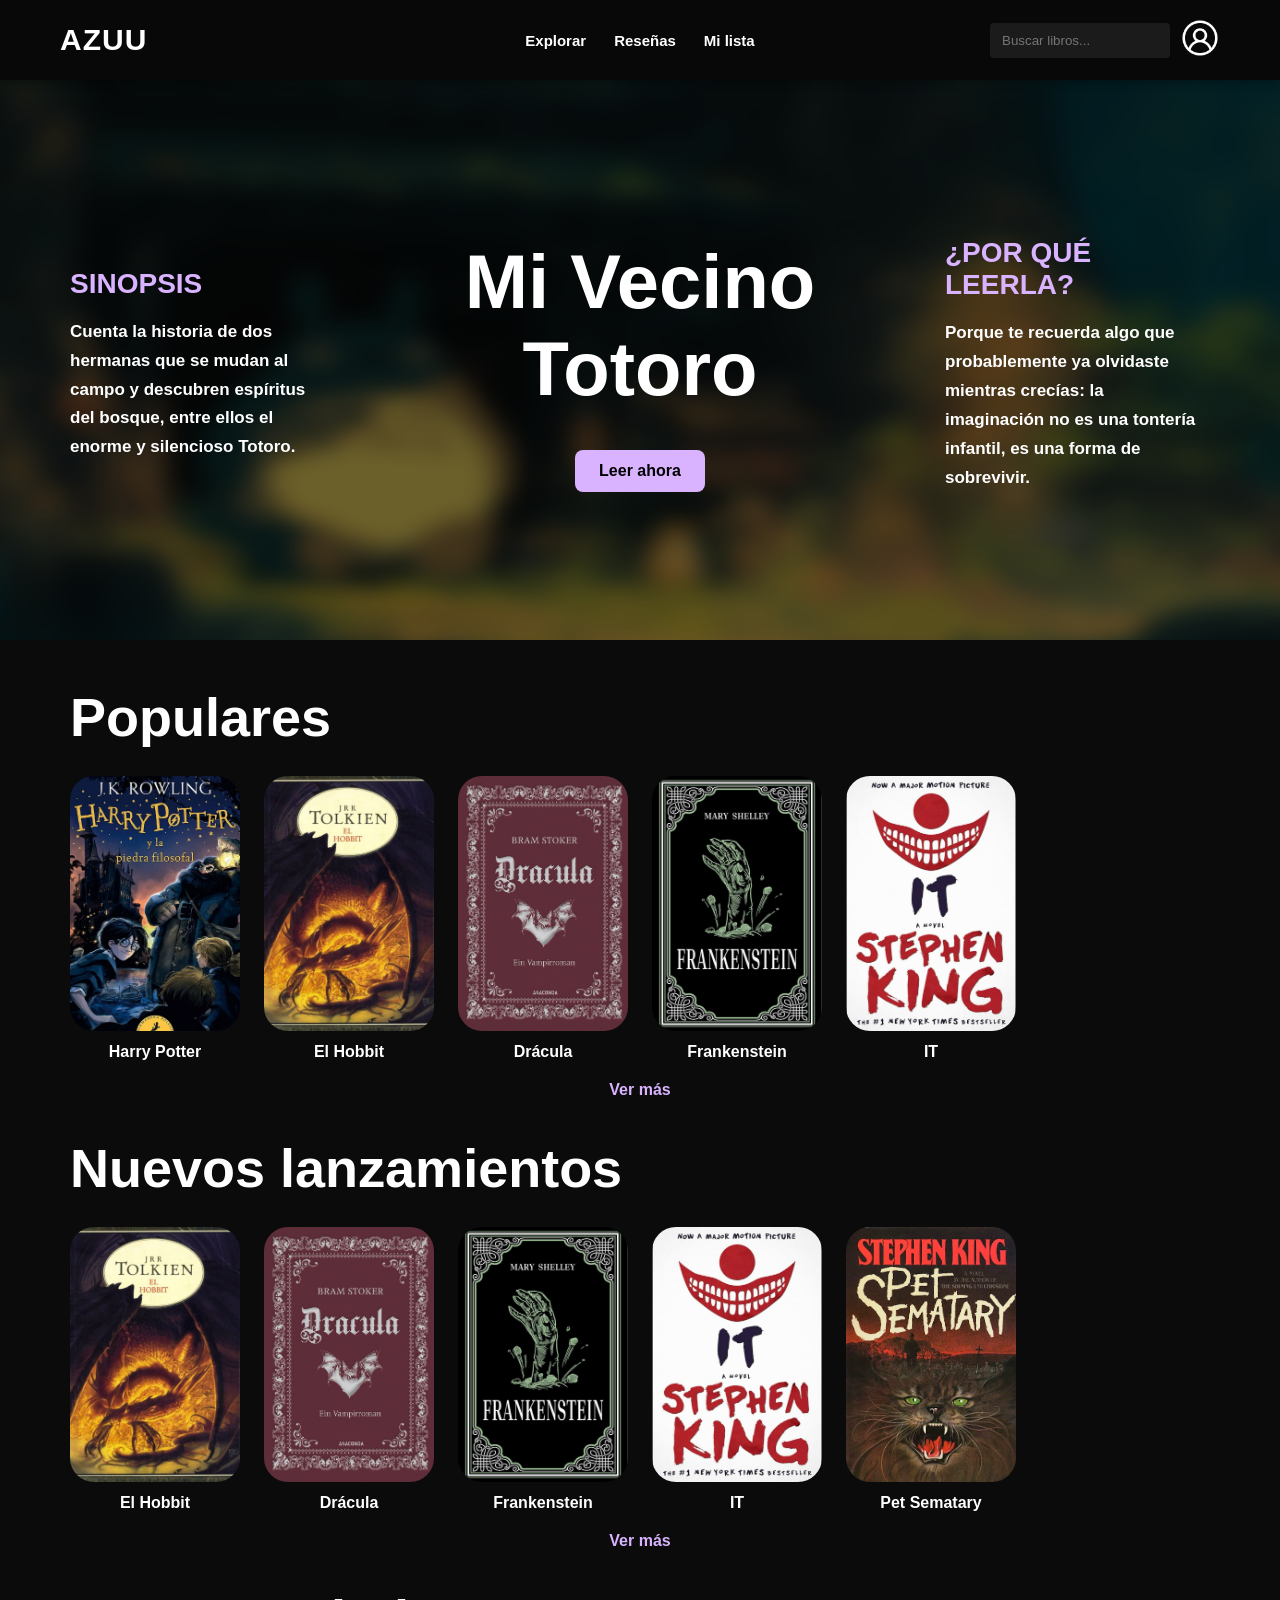
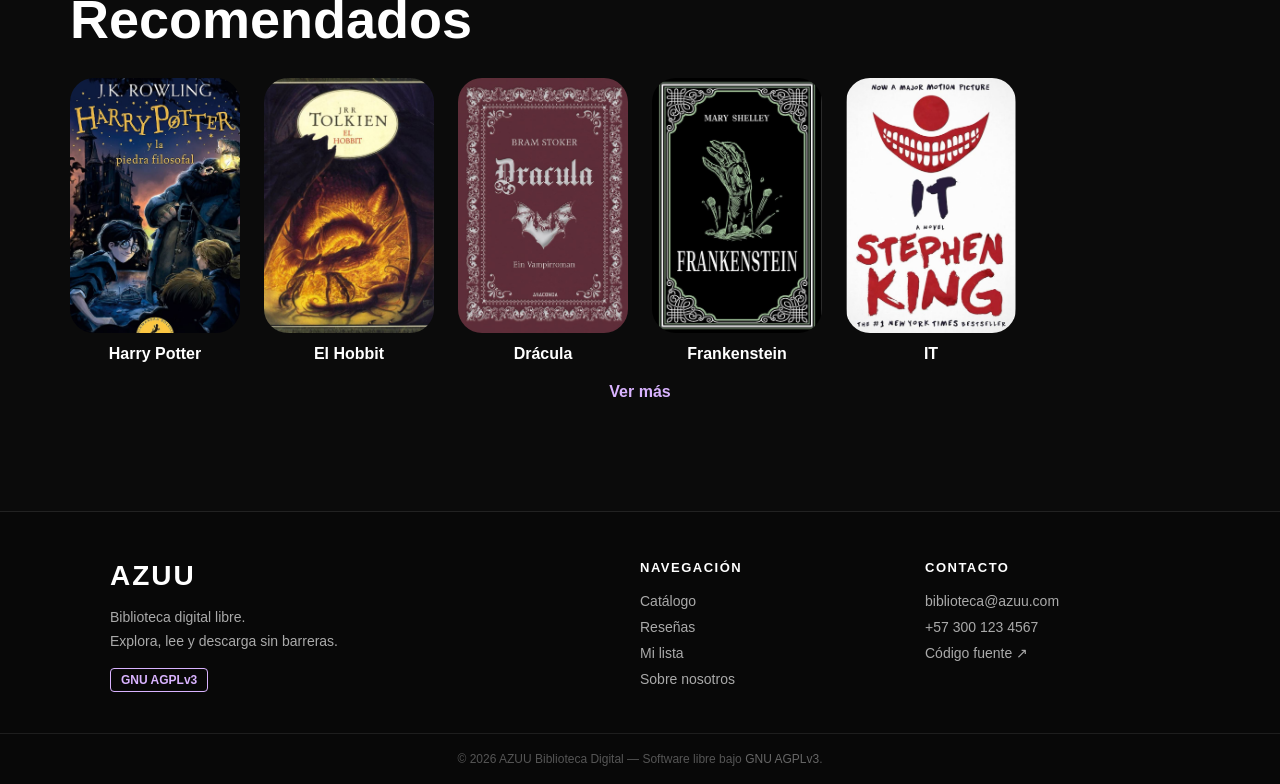
==== commit 9d6f5fb0: "Funcionalida de banners Por Ciro y Gustavo" ====
--- a/index.html
+++ b/index.html
@@ -11,33 +11,43 @@
             name="description"
             content="Biblioteca Digital AZUU: explora, lee y descarga miles de libros gratis en línea. Clásicos y novedades de fantasía, terror y mucho más, a un solo clic."
         />
-        <meta name="keywords" content="biblioteca digital, libros gratis, leer en línea, descargar libros, ebooks, AZUU" />
-        <meta name="author" content="Ciro Rivera, Gustavo Tapia Ortiz, Luz Lisanya Castellanos Musito, Diego Alexander Ramirez Rodriguez" />
+        <meta
+            name="keywords"
+            content="biblioteca digital, libros gratis, leer en línea, descargar libros, ebooks, AZUU"
+        />
+        <meta
+            name="author"
+            content="Ciro Rivera, Gustavo Tapia Ortiz, Luz Lisanya Castellanos Musito, Diego Alexander Ramirez Rodriguez"
+        />
         <meta name="robots" content="index, follow" />
         <meta name="theme-color" content="#0b0b0b" />
         <title>AZUU — Biblioteca Digital | Lee y descarga libros gratis en línea</title>
 
         <link rel="canonical" href="https://azuu.uk/index.html" />
-        <link rel="icon" type="image/png" href="/Recursos/1.png" />
+        <link rel="icon" type="image/png" href="/Recursos/logo.png" />
 
         <!-- Open Graph: vista previa al compartir en redes sociales -->
         <meta property="og:type" content="website" />
         <meta property="og:site_name" content="Biblioteca Digital AZUU" />
         <meta property="og:locale" content="es_ES" />
         <meta property="og:title" content="AZUU — Biblioteca Digital | Lee libros gratis en línea" />
-        <meta property="og:description" content="Explora, lee y descarga miles de libros gratis en línea en la Biblioteca Digital AZUU." />
+        <meta
+            property="og:description"
+            content="Explora, lee y descarga miles de libros gratis en línea en la Biblioteca Digital AZUU."
+        />
         <meta property="og:url" content="https://azuu.uk/index.html" />
         <meta property="og:image" content="https://azuu.uk/Recursos/3.png" />
 
         <!-- Twitter Card -->
         <meta name="twitter:card" content="summary_large_image" />
         <meta name="twitter:title" content="AZUU — Biblioteca Digital | Lee libros gratis en línea" />
-        <meta name="twitter:description" content="Explora, lee y descarga miles de libros gratis en línea en la Biblioteca Digital AZUU." />
+        <meta
+            name="twitter:description"
+            content="Explora, lee y descarga miles de libros gratis en línea en la Biblioteca Digital AZUU."
+        />
         <meta name="twitter:image" content="https://azuu.uk/Recursos/3.png" />
 
         <link rel="stylesheet" href="/styles/estilo1.css" />
-
-        <!-- Datos estructurados Schema.org: ayuda a Google a entender el sitio -->
         <script type="application/ld+json">
             {
                 "@context": "https://schema.org",
@@ -61,10 +71,33 @@
                 grid-template-columns: 1fr 2fr 1fr;
                 align-items: center;
                 gap: 40px;
-                background-image: linear-gradient(rgba(0, 0, 0, 0.45), rgba(0, 0, 0, 0.45)), url("Recursos/3.png");
+                position: relative;
+                overflow: hidden;
+                animation: fadeIn 1s ease-in-out;
+            }
+
+            /* Fondo borroso del hero: separado del contenido para poder aplicar blur sin afectar el texto */
+            #hero-bg {
+                position: absolute;
+                inset: -20px;
                 background-size: cover;
                 background-position: center;
-                animation: fadeIn 1s ease-in-out;
+                filter: blur(8px) brightness(0.45);
+                transform: scale(1.05);
+                transition: background-image 0.4s ease;
+                z-index: 0;
+            }
+
+            /* El contenido del hero queda encima del fondo */
+            .hero > *:not(#hero-bg) {
+                position: relative;
+                z-index: 1;
+            }
+
+            /* Transición de fade al cambiar de banner */
+            .hero.hero-fade > *:not(#hero-bg) {
+                opacity: 0;
+                transition: opacity 0.4s ease;
             }
 
             .columna-texto {
@@ -188,7 +221,11 @@
 
             <div class="buscador">
                 <button type="button" class="lupa" aria-label="Buscar" aria-expanded="false">
-                    <svg viewBox="0 0 24 24" aria-hidden="true"><path d="M15.5 14h-.79l-.28-.27a6.5 6.5 0 1 0-.7.7l.27.28v.79l5 4.99L20.49 19l-4.99-5zm-6 0A4.5 4.5 0 1 1 14 9.5 4.5 4.5 0 0 1 9.5 14z"/></svg>
+                    <svg viewBox="0 0 24 24" aria-hidden="true">
+                        <path
+                            d="M15.5 14h-.79l-.28-.27a6.5 6.5 0 1 0-.7.7l.27.28v.79l5 4.99L20.49 19l-4.99-5zm-6 0A4.5 4.5 0 1 1 14 9.5 4.5 4.5 0 0 1 9.5 14z"
+                        />
+                    </svg>
                 </button>
                 <input type="text" placeholder="Buscar libros..." />
                 <a href="login.html" class="perfil">
@@ -198,26 +235,21 @@
         </header>
 
         <section class="hero">
+            <div id="hero-bg"></div>
+
             <div class="columna-texto">
                 <h3>SINOPSIS</h3>
-                <p>
-                    Cuenta la historia de dos hermanas que se mudan al campo y descubren espiritus del bosque, entre
-                    ellos el enorme y silencioso Totoro.
-                </p>
+                <p id="hero-sinopsis"></p>
             </div>
 
             <div class="centro">
-                <h1>Mi Vecino Totoro</h1>
-                <p>Hayao Miyazaki - 1984</p>
-                <a href="libro.html" class="boton">Leer ahora</a>
+                <h1 id="hero-titulo"></h1>
+                <a id="hero-boton" href="#" class="boton">Leer ahora</a>
             </div>
 
             <div class="columna-texto">
-                <h3>POR QUE LEERLA?</h3>
-                <p>
-                    Porque te recuerda algo que probablemente ya olvidaste mientras crecias: la imaginacion no es una
-                    tonteria infantil, es una forma de sobrevivir.
-                </p>
+                <h3>¿POR QUÉ LEERLA?</h3>
+                <p id="hero-porque"></p>
             </div>
         </section>
         <br />
@@ -227,25 +259,25 @@
 
             <section class="galeria">
                 <div class="tarjeta">
-                    <a href="libro.html">
+                    <a href="libro.html?id=0">
                         <img src="Recursos/harrypoter.jpg" alt="Harry Potter" />
                     </a>
                     <p>Harry Potter</p>
                 </div>
                 <div class="tarjeta">
-                    <a href="libro.html">
+                    <a href="libro.html?id=1">
                         <img src="Recursos/LIBRO_ El Hobbit.jpg" alt="El Hobbit" />
                     </a>
                     <p>El Hobbit</p>
                 </div>
                 <div class="tarjeta">
-                    <a href="libro.html">
+                    <a href="libro.html?id=2">
                         <img src="Recursos/Dracula.jpg" alt="Drácula" />
                     </a>
                     <p>Drácula</p>
                 </div>
                 <div class="tarjeta">
-                    <a href="libro.html">
+                    <a href="libro.html?id=3">
                         <img
                             src="Recursos/Frankenstein, or the Modern Prometheus by Mary Shelly.jpg"
                             alt="Frankenstein"
@@ -254,7 +286,7 @@
                     <p>Frankenstein</p>
                 </div>
                 <div class="tarjeta">
-                    <a href="libro.html">
+                    <a href="libro.html?id=4">
                         <img src="Recursos/libroIT.jpg" alt="IT" />
                     </a>
                     <p>IT</p>
@@ -268,19 +300,19 @@
 
             <section class="galeria">
                 <div class="tarjeta">
-                    <a href="libro.html">
+                    <a href="libro.html?id=1">
                         <img src="Recursos/LIBRO_ El Hobbit.jpg" alt="El Hobbit" />
                     </a>
                     <p>El Hobbit</p>
                 </div>
                 <div class="tarjeta">
-                    <a href="libro.html">
+                    <a href="libro.html?id=2">
                         <img src="Recursos/Dracula.jpg" alt="Drácula" />
                     </a>
                     <p>Drácula</p>
                 </div>
                 <div class="tarjeta">
-                    <a href="libro.html">
+                    <a href="libro.html?id=3">
                         <img
                             src="Recursos/Frankenstein, or the Modern Prometheus by Mary Shelly.jpg"
                             alt="Frankenstein"
@@ -289,13 +321,13 @@
                     <p>Frankenstein</p>
                 </div>
                 <div class="tarjeta">
-                    <a href="libro.html">
+                    <a href="libro.html?id=4">
                         <img src="Recursos/libroIT.jpg" alt="IT" />
                     </a>
                     <p>IT</p>
                 </div>
                 <div class="tarjeta">
-                    <a href="libro.html">
+                    <a href="libro.html?id=5">
                         <img src="Recursos/Pet Semetary_.jpg" alt="Pet Sematary" />
                     </a>
                     <p>Pet Sematary</p>
@@ -310,25 +342,25 @@
 
             <section class="galeria">
                 <div class="tarjeta">
-                    <a href="libro.html">
+                    <a href="libro.html?id=0">
                         <img src="Recursos/harrypoter.jpg" alt="Harry Potter" />
                     </a>
                     <p>Harry Potter</p>
                 </div>
                 <div class="tarjeta">
-                    <a href="libro.html">
+                    <a href="libro.html?id=1">
                         <img src="Recursos/LIBRO_ El Hobbit.jpg" alt="El Hobbit" />
                     </a>
                     <p>El Hobbit</p>
                 </div>
                 <div class="tarjeta">
-                    <a href="libro.html">
+                    <a href="libro.html?id=2">
                         <img src="Recursos/Dracula.jpg" alt="Drácula" />
                     </a>
                     <p>Drácula</p>
                 </div>
                 <div class="tarjeta">
-                    <a href="libro.html">
+                    <a href="libro.html?id=3">
                         <img
                             src="Recursos/Frankenstein, or the Modern Prometheus by Mary Shelly.jpg"
                             alt="Frankenstein"
@@ -337,7 +369,7 @@
                     <p>Frankenstein</p>
                 </div>
                 <div class="tarjeta">
-                    <a href="libro.html">
+                    <a href="libro.html?id=4">
                         <img src="Recursos/libroIT.jpg" alt="IT" />
                     </a>
                     <p>IT</p>
@@ -352,7 +384,9 @@
                 <div class="footer-col">
                     <span class="footer-logo">AZUU</span>
                     <p>Biblioteca digital libre.<br />Explora, lee y descarga sin barreras.</p>
-                    <a class="footer-licencia" href="https://www.gnu.org/licenses/agpl-3.0.html" target="_blank">GNU AGPLv3</a>
+                    <a class="footer-licencia" href="https://www.gnu.org/licenses/agpl-3.0.html" target="_blank"
+                        >GNU AGPLv3</a
+                    >
                 </div>
                 <div class="footer-col">
                     <h4>Navegación</h4>
@@ -368,14 +402,22 @@
                     <ul>
                         <li><a href="mailto:biblioteca@azuu.com">biblioteca@azuu.com</a></li>
                         <li>+57 300 123 4567</li>
-                        <li><a href="https://github.com/ciroenrique4-eng/Proyecto-Biblioteca" target="_blank">Código fuente ↗</a></li>
+                        <li>
+                            <a href="https://github.com/ciroenrique4-eng/Proyecto-Biblioteca" target="_blank"
+                                >Código fuente ↗</a
+                            >
+                        </li>
                     </ul>
                 </div>
             </div>
             <div class="footer-barra">
-                <p>&copy; 2026 AZUU Biblioteca Digital &mdash; Software libre bajo <a href="https://www.gnu.org/licenses/agpl-3.0.html" target="_blank">GNU AGPLv3</a>.</p>
+                <p>
+                    &copy; 2026 AZUU Biblioteca Digital &mdash; Software libre bajo
+                    <a href="https://www.gnu.org/licenses/agpl-3.0.html" target="_blank">GNU AGPLv3</a>.
+                </p>
             </div>
         </footer>
         <script src="/js/header.js" defer></script>
+        <script src="js/banner.js"></script>
     </body>
 </html>
--- a/styles/estilo1.css
+++ b/styles/estilo1.css
@@ -94,6 +94,7 @@
     height: 40px;
     border-radius: 50%;
     object-fit: cover;
+    filter: invert(1);
 }
 
 /* Galería reutilizable: se adapta sola al ancho disponible (responsive) */
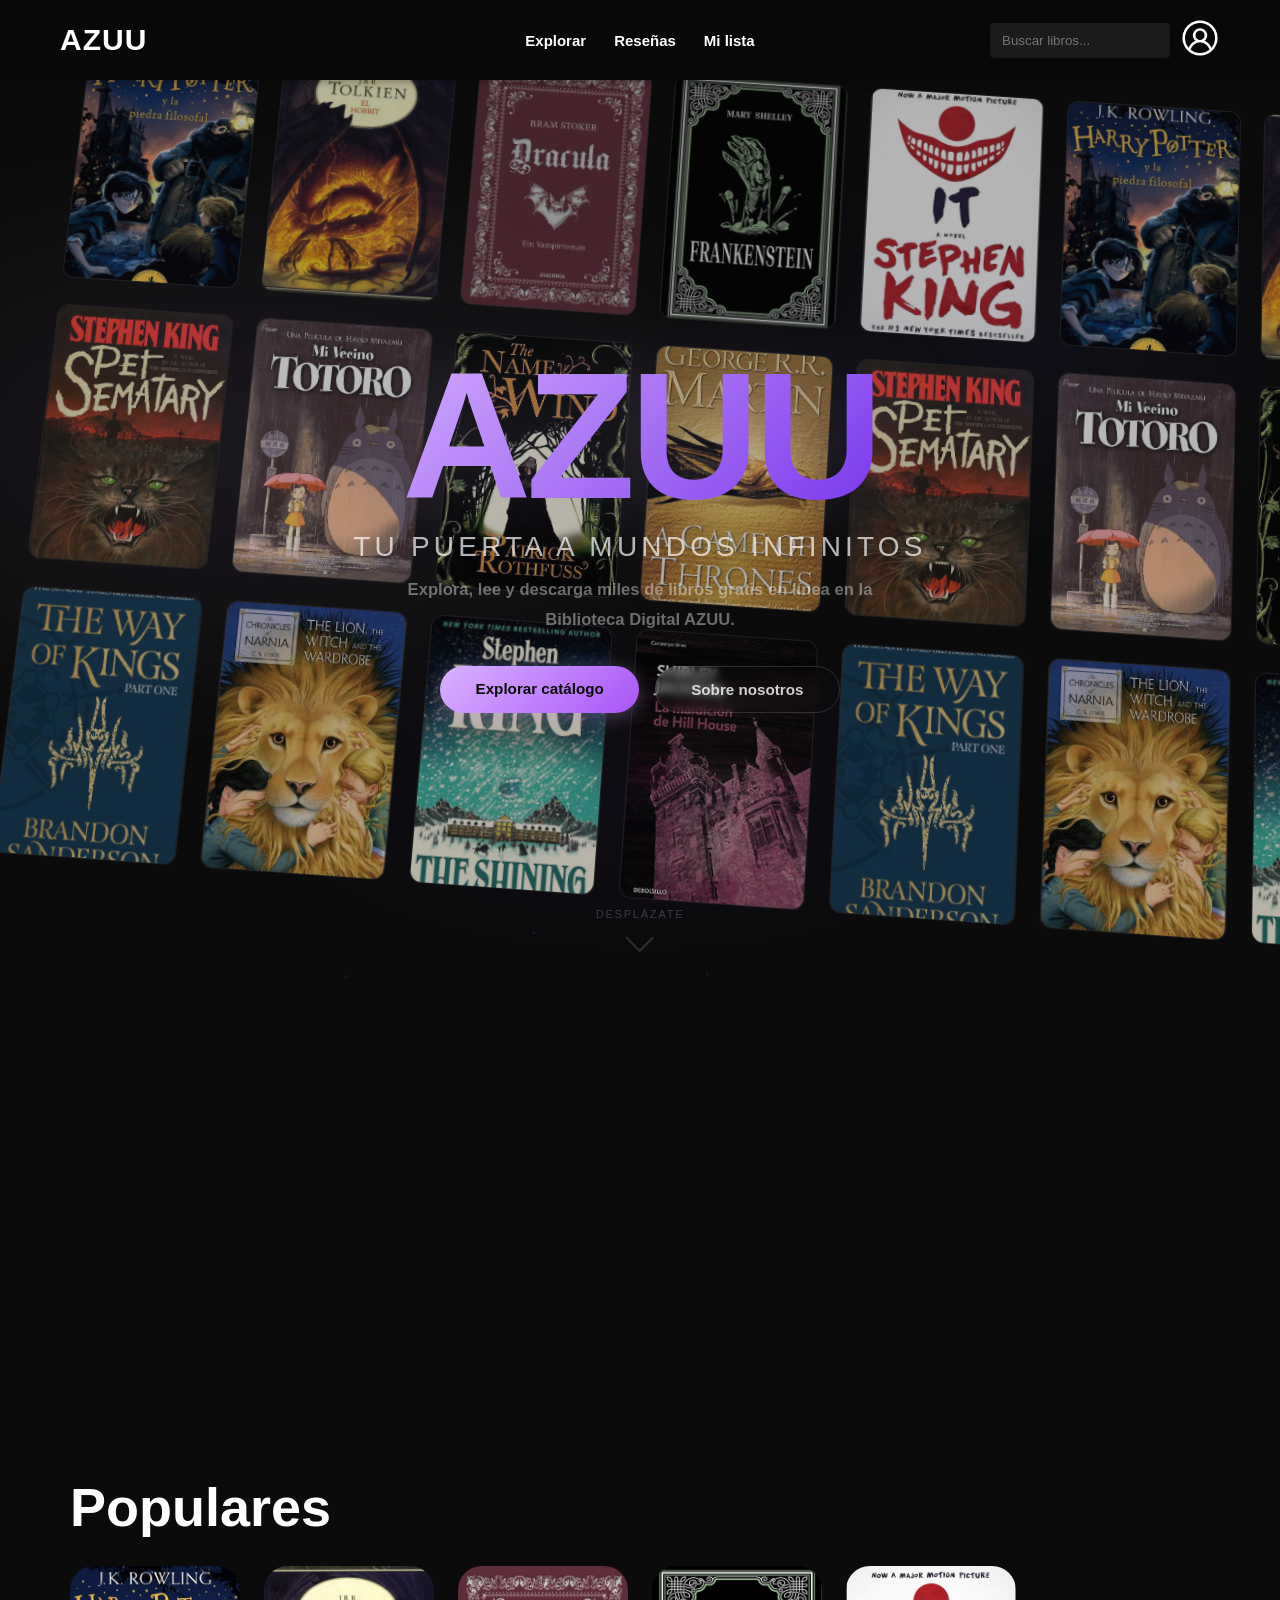
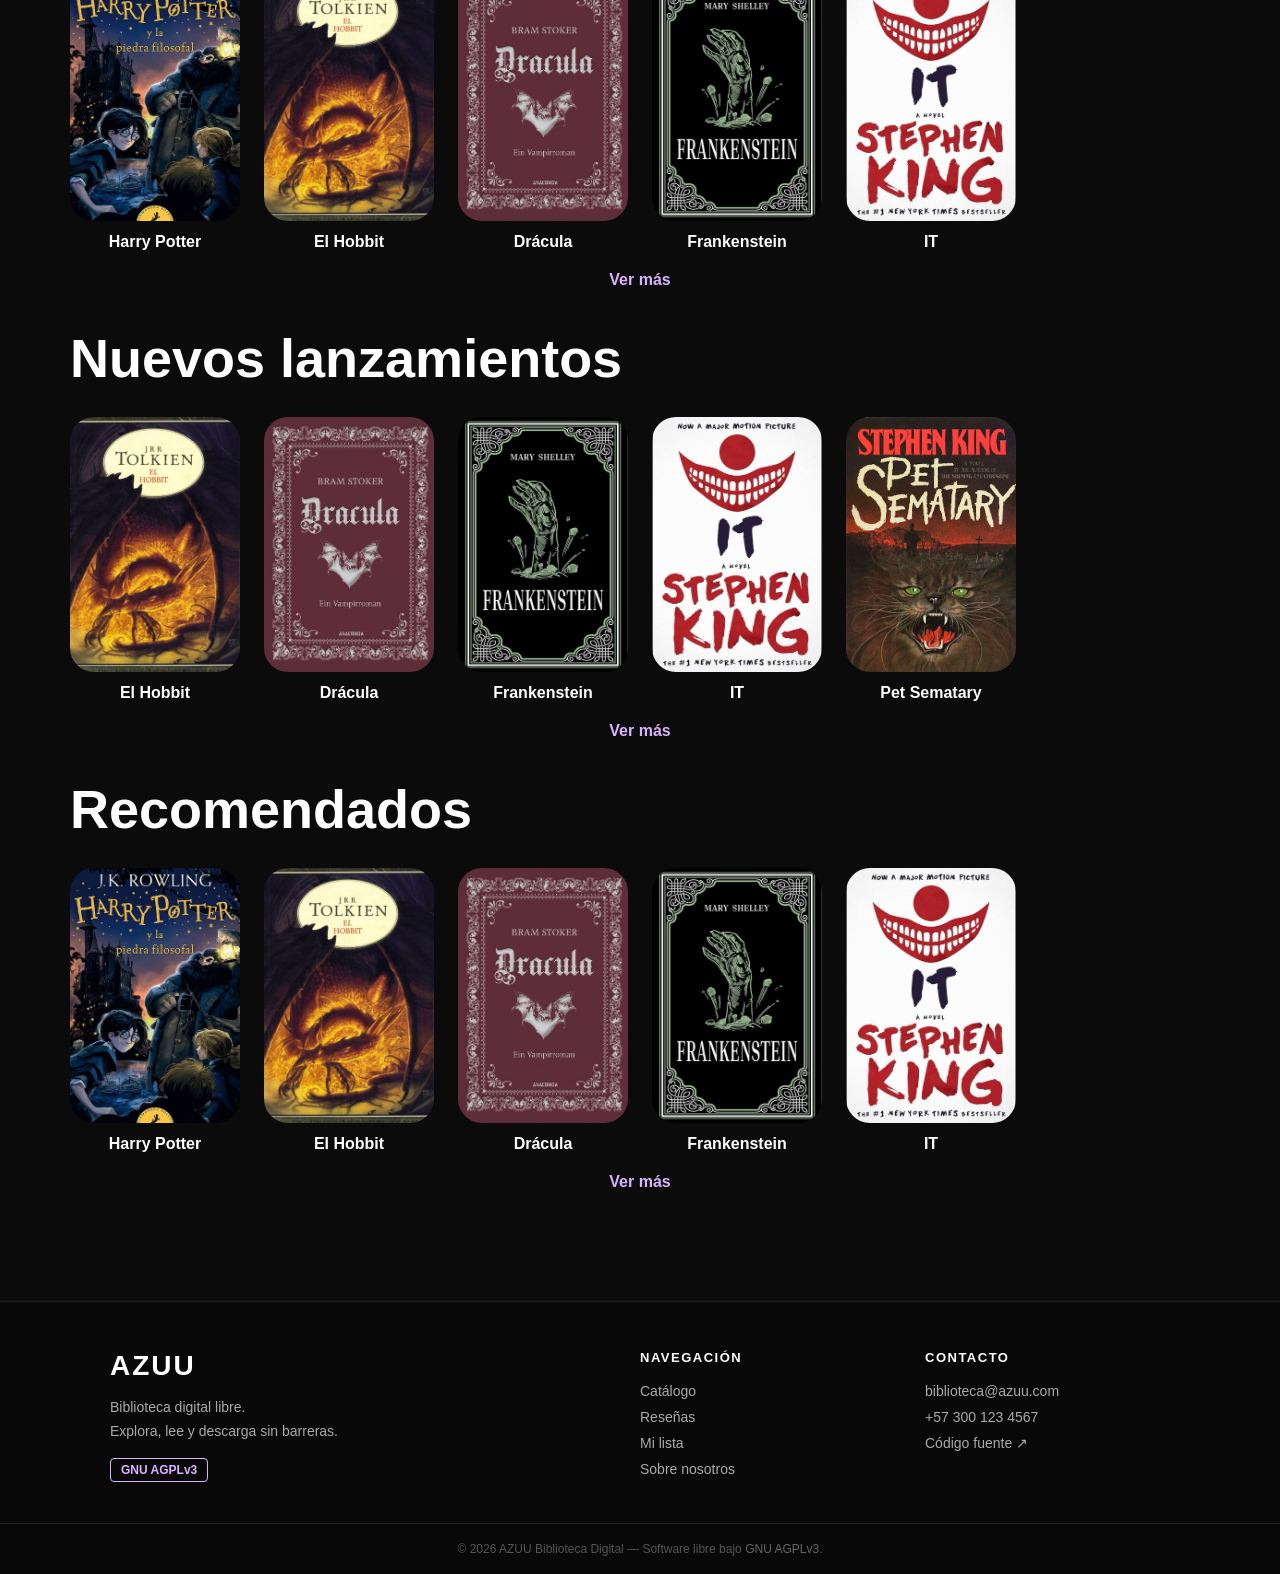
==== commit 45cc1d8e: "Reorganizacion de proyecto Se reestructuraron los archivos del proyecto" ====
--- a/index.html
+++ b/index.html
@@ -24,7 +24,7 @@
         <title>AZUU — Biblioteca Digital | Lee y descarga libros gratis en línea</title>
 
         <link rel="canonical" href="https://azuu.uk/index.html" />
-        <link rel="icon" type="image/png" href="/Recursos/logo.png" />
+        <link rel="icon" type="image/png" href="/Recursos/ui/logo.png" />
 
         <!-- Open Graph: vista previa al compartir en redes sociales -->
         <meta property="og:type" content="website" />
@@ -48,6 +48,7 @@
         <meta name="twitter:image" content="https://azuu.uk/Recursos/3.png" />
 
         <link rel="stylesheet" href="/styles/estilo1.css" />
+        <link rel="stylesheet" href="/styles/animaciones.css" />
         <script type="application/ld+json">
             {
                 "@context": "https://schema.org",
@@ -64,86 +65,6 @@
             }
         </script>
         <style>
-            .hero {
-                min-height: 560px;
-                padding: 70px 70px 60px;
-                display: grid;
-                grid-template-columns: 1fr 2fr 1fr;
-                align-items: center;
-                gap: 40px;
-                position: relative;
-                overflow: hidden;
-                animation: fadeIn 1s ease-in-out;
-            }
-
-            /* Fondo borroso del hero: separado del contenido para poder aplicar blur sin afectar el texto */
-            #hero-bg {
-                position: absolute;
-                inset: -20px;
-                background-size: cover;
-                background-position: center;
-                filter: blur(8px) brightness(0.45);
-                transform: scale(1.05);
-                transition: background-image 0.4s ease;
-                z-index: 0;
-            }
-
-            /* El contenido del hero queda encima del fondo */
-            .hero > *:not(#hero-bg) {
-                position: relative;
-                z-index: 1;
-            }
-
-            /* Transición de fade al cambiar de banner */
-            .hero.hero-fade > *:not(#hero-bg) {
-                opacity: 0;
-                transition: opacity 0.4s ease;
-            }
-
-            .columna-texto {
-                max-width: 260px;
-            }
-
-            .columna-texto h3 {
-                color: #d9b3ff;
-                font-size: 28px;
-                margin-bottom: 18px;
-            }
-
-            .columna-texto p {
-                font-size: 17px;
-                line-height: 1.7;
-            }
-
-            .centro {
-                text-align: center;
-            }
-
-            .centro h1 {
-                font-size: 76px;
-                margin-bottom: 18px;
-            }
-
-            .centro p {
-                font-size: 18px;
-            }
-
-            .boton {
-                display: inline-block;
-                margin-top: 20px;
-                padding: 12px 24px;
-                background-color: #d9b3ff;
-                color: #000;
-                text-decoration: none;
-                border-radius: 8px;
-                font-weight: bold;
-                transition: background-color 0.3s ease;
-            }
-
-            .boton:hover {
-                background-color: #b894e0;
-            }
-
             .contenido {
                 padding: 28px 70px 50px;
             }
@@ -166,38 +87,13 @@
                 text-decoration: underline;
             }
 
-            @keyframes fadeIn {
-                from {
-                    opacity: 0;
-                    transform: translateY(20px);
+            @media (max-width: 1100px) {
+                .contenido {
+                    padding: 28px 30px 40px;
                 }
-
-                to {
-                    opacity: 1;
-                    transform: translateY(0);
-                }
-            }
-
-            @media (max-width: 1100px) {
-                .hero {
-                    grid-template-columns: 1fr;
-                    text-align: center;
-                }
-
-                .columna-texto {
-                    max-width: 100%;
-                }
             }
 
             @media (max-width: 700px) {
-                .hero {
-                    padding: 40px 20px;
-                }
-
-                .centro h1 {
-                    font-size: 46px;
-                }
-
                 .contenido {
                     padding: 28px 20px 40px;
                 }
@@ -229,27 +125,36 @@
                 </button>
                 <input type="text" placeholder="Buscar libros..." />
                 <a href="login.html" class="perfil">
-                    <img src="Recursos/1.png" alt="Perfil" />
+                    <img src="Recursos/ui/1.png" alt="Perfil" />
                 </a>
             </div>
         </header>
 
-        <section class="hero">
-            <div id="hero-bg"></div>
-
-            <div class="columna-texto">
-                <h3>SINOPSIS</h3>
-                <p id="hero-sinopsis"></p>
-            </div>
-
-            <div class="centro">
-                <h1 id="hero-titulo"></h1>
-                <a id="hero-boton" href="#" class="boton">Leer ahora</a>
-            </div>
-
-            <div class="columna-texto">
-                <h3>¿POR QUÉ LEERLA?</h3>
-                <p id="hero-porque"></p>
+        <section class="hero-parallax" id="hero-parallax">
+            <div class="hero-sticky">
+                <div class="hero-bg"></div>
+                <div id="hero-particles"></div>
+
+                <div class="parallax-scene" id="parallax-scene">
+                    <div class="parallax-row parallax-row-1" id="parallax-row-1"></div>
+                    <div class="parallax-row parallax-row-2" id="parallax-row-2"></div>
+                    <div class="parallax-row parallax-row-3" id="parallax-row-3"></div>
+                </div>
+
+                <div class="hero-content">
+                    <h1 class="hero-title">AZUU</h1>
+                    <p class="hero-subtitle">Tu puerta a mundos infinitos</p>
+                    <p class="hero-desc">Explora, lee y descarga miles de libros gratis en l&iacute;nea en la Biblioteca Digital AZUU.</p>
+                    <div class="hero-cta">
+                        <a href="explorar.html" class="hero-btn hero-btn-primary">Explorar cat&aacute;logo</a>
+                        <a href="contacto.html" class="hero-btn hero-btn-secondary">Sobre nosotros</a>
+                    </div>
+                </div>
+
+                <div class="hero-scroll-indicator">
+                    <span>Despl&aacute;zate</span>
+                    <div class="scroll-arrow"></div>
+                </div>
             </div>
         </section>
         <br />
@@ -260,26 +165,26 @@
             <section class="galeria">
                 <div class="tarjeta">
                     <a href="libro.html?id=0">
-                        <img src="Recursos/harrypoter.jpg" alt="Harry Potter" />
+                        <img src="Recursos/portadas/harrypoter.jpg" alt="Harry Potter" />
                     </a>
                     <p>Harry Potter</p>
                 </div>
                 <div class="tarjeta">
                     <a href="libro.html?id=1">
-                        <img src="Recursos/LIBRO_ El Hobbit.jpg" alt="El Hobbit" />
+                        <img src="Recursos/portadas/LIBRO_ El Hobbit.jpg" alt="El Hobbit" />
                     </a>
                     <p>El Hobbit</p>
                 </div>
                 <div class="tarjeta">
                     <a href="libro.html?id=2">
-                        <img src="Recursos/Dracula.jpg" alt="Drácula" />
+                        <img src="Recursos/portadas/Dracula.jpg" alt="Drácula" />
                     </a>
                     <p>Drácula</p>
                 </div>
                 <div class="tarjeta">
                     <a href="libro.html?id=3">
                         <img
-                            src="Recursos/Frankenstein, or the Modern Prometheus by Mary Shelly.jpg"
+                            src="Recursos/portadas/Frankenstein, or the Modern Prometheus by Mary Shelly.jpg"
                             alt="Frankenstein"
                         />
                     </a>
@@ -287,7 +192,7 @@
                 </div>
                 <div class="tarjeta">
                     <a href="libro.html?id=4">
-                        <img src="Recursos/libroIT.jpg" alt="IT" />
+                        <img src="Recursos/portadas/libroIT.jpg" alt="IT" />
                     </a>
                     <p>IT</p>
                 </div>
@@ -301,20 +206,20 @@
             <section class="galeria">
                 <div class="tarjeta">
                     <a href="libro.html?id=1">
-                        <img src="Recursos/LIBRO_ El Hobbit.jpg" alt="El Hobbit" />
+                        <img src="Recursos/portadas/LIBRO_ El Hobbit.jpg" alt="El Hobbit" />
                     </a>
                     <p>El Hobbit</p>
                 </div>
                 <div class="tarjeta">
                     <a href="libro.html?id=2">
-                        <img src="Recursos/Dracula.jpg" alt="Drácula" />
+                        <img src="Recursos/portadas/Dracula.jpg" alt="Drácula" />
                     </a>
                     <p>Drácula</p>
                 </div>
                 <div class="tarjeta">
                     <a href="libro.html?id=3">
                         <img
-                            src="Recursos/Frankenstein, or the Modern Prometheus by Mary Shelly.jpg"
+                            src="Recursos/portadas/Frankenstein, or the Modern Prometheus by Mary Shelly.jpg"
                             alt="Frankenstein"
                         />
                     </a>
@@ -322,13 +227,13 @@
                 </div>
                 <div class="tarjeta">
                     <a href="libro.html?id=4">
-                        <img src="Recursos/libroIT.jpg" alt="IT" />
+                        <img src="Recursos/portadas/libroIT.jpg" alt="IT" />
                     </a>
                     <p>IT</p>
                 </div>
                 <div class="tarjeta">
                     <a href="libro.html?id=5">
-                        <img src="Recursos/Pet Semetary_.jpg" alt="Pet Sematary" />
+                        <img src="Recursos/portadas/Pet Semetary_.jpg" alt="Pet Sematary" />
                     </a>
                     <p>Pet Sematary</p>
                 </div>
@@ -343,26 +248,26 @@
             <section class="galeria">
                 <div class="tarjeta">
                     <a href="libro.html?id=0">
-                        <img src="Recursos/harrypoter.jpg" alt="Harry Potter" />
+                        <img src="Recursos/portadas/harrypoter.jpg" alt="Harry Potter" />
                     </a>
                     <p>Harry Potter</p>
                 </div>
                 <div class="tarjeta">
                     <a href="libro.html?id=1">
-                        <img src="Recursos/LIBRO_ El Hobbit.jpg" alt="El Hobbit" />
+                        <img src="Recursos/portadas/LIBRO_ El Hobbit.jpg" alt="El Hobbit" />
                     </a>
                     <p>El Hobbit</p>
                 </div>
                 <div class="tarjeta">
                     <a href="libro.html?id=2">
-                        <img src="Recursos/Dracula.jpg" alt="Drácula" />
+                        <img src="Recursos/portadas/Dracula.jpg" alt="Drácula" />
                     </a>
                     <p>Drácula</p>
                 </div>
                 <div class="tarjeta">
                     <a href="libro.html?id=3">
                         <img
-                            src="Recursos/Frankenstein, or the Modern Prometheus by Mary Shelly.jpg"
+                            src="Recursos/portadas/Frankenstein, or the Modern Prometheus by Mary Shelly.jpg"
                             alt="Frankenstein"
                         />
                     </a>
@@ -370,7 +275,7 @@
                 </div>
                 <div class="tarjeta">
                     <a href="libro.html?id=4">
-                        <img src="Recursos/libroIT.jpg" alt="IT" />
+                        <img src="Recursos/portadas/libroIT.jpg" alt="IT" />
                     </a>
                     <p>IT</p>
                 </div>
@@ -418,6 +323,6 @@
             </div>
         </footer>
         <script src="/js/header.js" defer></script>
-        <script src="js/banner.js"></script>
+        <script src="js/hero-parallax.js" defer></script>
     </body>
 </html>
--- a/styles/estilo1.css
+++ b/styles/estilo1.css
@@ -97,6 +97,15 @@
     filter: invert(1);
 }
 
+/* Indicador de sesión: nombre de usuario a la izquierda del icono de cuenta
+   (lo inyecta js/header.js). Mismo estilo de texto que el menú. */
+.sesion-indicador {
+    color: #ffffff;
+    font-size: 15px;
+    font-weight: bold;
+    white-space: nowrap;
+}
+
 /* Galería reutilizable: se adapta sola al ancho disponible (responsive) */
 .galeria {
     display: grid;
--- a/styles/animaciones.css
+++ b/styles/animaciones.css
@@ -0,0 +1,347 @@
+/* Hero Parallax — Cosmic Library */
+.hero-parallax {
+    position: relative;
+    height: 150vh;
+}
+
+.hero-sticky {
+    position: sticky;
+    top: 0;
+    height: 100vh;
+    overflow: hidden;
+    display: flex;
+    align-items: center;
+    justify-content: center;
+    perspective: 1000px;
+}
+
+/* Aurora background */
+.hero-bg {
+    position: absolute;
+    inset: 0;
+    background:
+        radial-gradient(ellipse 80% 60% at 20% 40%, rgba(217, 179, 255, 0.08) 0%, transparent 60%),
+        radial-gradient(ellipse 60% 50% at 80% 30%, rgba(99, 102, 241, 0.06) 0%, transparent 50%),
+        radial-gradient(ellipse 70% 40% at 50% 80%, rgba(124, 58, 237, 0.05) 0%, transparent 50%);
+    animation: aurora-drift 12s ease-in-out infinite alternate;
+    z-index: 0;
+}
+
+@keyframes aurora-drift {
+    0% { transform: scale(1) rotate(0deg); }
+    50% { transform: scale(1.1) rotate(2deg); }
+    100% { transform: scale(1) rotate(-2deg); }
+}
+
+/* Particles */
+#hero-particles {
+    position: absolute;
+    inset: 0;
+    pointer-events: none;
+    z-index: 1;
+}
+
+.particle {
+    position: absolute;
+    border-radius: 50%;
+    background: rgba(217, 179, 255, 0.25);
+    animation: particle-float linear infinite;
+    pointer-events: none;
+}
+
+@keyframes particle-float {
+    0% { transform: translateY(100vh) scale(0); opacity: 0; }
+    10% { opacity: 1; }
+    85% { opacity: 1; }
+    100% { transform: translateY(-10vh) scale(1); opacity: 0; }
+}
+
+/* 3D Parallax Scene */
+.parallax-scene {
+    position: absolute;
+    inset: 0;
+    transform-style: preserve-3d;
+    z-index: 2;
+    /* transform set by JS */
+}
+
+/* Book rows */
+.parallax-row {
+    position: absolute;
+    display: flex;
+    gap: 1.5rem;
+    width: max-content;
+    padding: 0 2rem;
+    will-change: transform;
+}
+
+.parallax-row-1 { top: 8%; }
+.parallax-row-2 { top: 40%; }
+.parallax-row-3 { top: 72%; }
+
+/* Book Card */
+.book-card {
+    width: 180px;
+    height: 260px;
+    border-radius: 12px;
+    overflow: hidden;
+    flex-shrink: 0;
+    position: relative;
+    transition: transform 0.5s cubic-bezier(0.34, 1.56, 0.64, 1),
+                box-shadow 0.5s ease,
+                border-color 0.3s ease;
+    cursor: pointer;
+    display: block;
+    background: #1a1a1a;
+    border: 1px solid rgba(255, 255, 255, 0.06);
+    transform: translateZ(0);
+    backface-visibility: hidden;
+}
+
+.book-card::after {
+    content: '';
+    position: absolute;
+    inset: 0;
+    border-radius: 12px;
+    background: linear-gradient(180deg, transparent 40%, rgba(0, 0, 0, 0.4) 100%);
+    opacity: 0;
+    transition: opacity 0.4s ease;
+}
+
+.book-card:hover::after {
+    opacity: 1;
+}
+
+.book-card img {
+    width: 100%;
+    height: 100%;
+    object-fit: cover;
+    display: block;
+    transition: transform 0.6s ease;
+}
+
+.book-card:hover img {
+    transform: scale(1.1);
+}
+
+.book-card:hover {
+    transform: translateZ(50px) scale(1.08) translateY(-10px);
+    box-shadow:
+        0 20px 60px rgba(217, 179, 255, 0.25),
+        0 0 0 1px rgba(217, 179, 255, 0.15);
+    z-index: 10;
+}
+
+.book-card-overlay {
+    position: absolute;
+    inset: 0;
+    border-radius: 12px;
+    background: linear-gradient(to top, rgba(0, 0, 0, 0.9) 0%, transparent 50%);
+    opacity: 0;
+    transition: opacity 0.35s ease;
+    display: flex;
+    align-items: flex-end;
+    padding: 1rem;
+    z-index: 2;
+}
+
+.book-card:hover .book-card-overlay {
+    opacity: 1;
+}
+
+.book-card-overlay span {
+    color: #fff;
+    font-weight: 700;
+    font-size: 0.8rem;
+    line-height: 1.3;
+    text-shadow: 0 2px 8px rgba(0, 0, 0, 0.5);
+}
+
+/* Glow reflection on card hover */
+.book-card::before {
+    content: '';
+    position: absolute;
+    inset: 0;
+    border-radius: 12px;
+    background: linear-gradient(135deg,
+        rgba(217, 179, 255, 0.2) 0%,
+        transparent 40%,
+        transparent 60%,
+        rgba(99, 102, 241, 0.1) 100%);
+    opacity: 0;
+    transition: opacity 0.5s ease;
+    z-index: 1;
+    pointer-events: none;
+}
+
+.book-card:hover::before {
+    opacity: 1;
+}
+
+/* Center Content */
+.hero-content {
+    position: relative;
+    z-index: 10;
+    text-align: center;
+    pointer-events: none;
+    max-width: 800px;
+    padding: 0 2rem;
+}
+
+.hero-title {
+    font-size: clamp(3.5rem, 14vw, 12rem);
+    font-weight: 900;
+    background: linear-gradient(135deg, #d9b3ff 0%, #7c3aed 30%, #6366f1 60%, #a855f7 100%);
+    background-size: 300% 300%;
+    -webkit-background-clip: text;
+    -webkit-text-fill-color: transparent;
+    background-clip: text;
+    animation: gradient-shift 5s ease infinite;
+    letter-spacing: -0.03em;
+    line-height: 1;
+    margin-bottom: 0.25rem;
+    filter: drop-shadow(0 0 40px rgba(217, 179, 255, 0.2));
+    user-select: none;
+}
+
+@keyframes gradient-shift {
+    0%, 100% { background-position: 0% 50%; }
+    25% { background-position: 100% 0%; }
+    50% { background-position: 100% 100%; }
+    75% { background-position: 0% 100%; }
+}
+
+.hero-subtitle {
+    font-size: clamp(1rem, 2.5vw, 1.75rem);
+    color: rgba(255, 255, 255, 0.7);
+    font-weight: 300;
+    letter-spacing: 0.15em;
+    margin-bottom: 0.75rem;
+    text-transform: uppercase;
+}
+
+.hero-desc {
+    font-size: clamp(0.85rem, 1.3vw, 1.1rem);
+    color: rgba(255, 255, 255, 0.4);
+    max-width: 500px;
+    margin: 0 auto 2rem;
+    line-height: 1.8;
+}
+
+.hero-cta {
+    display: flex;
+    gap: 1rem;
+    justify-content: center;
+    pointer-events: auto;
+    flex-wrap: wrap;
+}
+
+.hero-btn {
+    padding: 0.85rem 2.2rem;
+    border-radius: 50px;
+    font-weight: 600;
+    font-size: 0.95rem;
+    transition: all 0.35s cubic-bezier(0.34, 1.56, 0.64, 1);
+    text-decoration: none;
+    display: inline-block;
+    cursor: pointer;
+}
+
+.hero-btn-primary {
+    background: linear-gradient(135deg, #d9b3ff, #a855f7);
+    color: #0b0b0b;
+    box-shadow: 0 4px 20px rgba(217, 179, 255, 0.3);
+}
+
+.hero-btn-primary:hover {
+    transform: scale(1.06) translateY(-2px);
+    box-shadow: 0 8px 35px rgba(217, 179, 255, 0.45);
+}
+
+.hero-btn-secondary {
+    background: transparent;
+    color: rgba(255, 255, 255, 0.8);
+    border: 1px solid rgba(255, 255, 255, 0.15);
+    backdrop-filter: blur(4px);
+}
+
+.hero-btn-secondary:hover {
+    background: rgba(217, 179, 255, 0.1);
+    border-color: #d9b3ff;
+    color: #d9b3ff;
+    transform: translateY(-2px);
+}
+
+/* Scroll indicator */
+.hero-scroll-indicator {
+    position: absolute;
+    bottom: 2rem;
+    left: 50%;
+    transform: translateX(-50%);
+    z-index: 10;
+    display: flex;
+    flex-direction: column;
+    align-items: center;
+    gap: 0.5rem;
+    opacity: 0.5;
+    animation: scroll-bounce 2s ease-in-out infinite;
+}
+
+.hero-scroll-indicator span {
+    font-size: 0.7rem;
+    text-transform: uppercase;
+    letter-spacing: 0.15em;
+    color: rgba(255, 255, 255, 0.4);
+}
+
+.hero-scroll-indicator .scroll-arrow {
+    width: 20px;
+    height: 20px;
+    border-right: 2px solid rgba(255, 255, 255, 0.3);
+    border-bottom: 2px solid rgba(255, 255, 255, 0.3);
+    transform: rotate(45deg);
+}
+
+@keyframes scroll-bounce {
+    0%, 100% { transform: translateX(-50%) translateY(0); }
+    50% { transform: translateX(-50%) translateY(8px); }
+}
+
+/* Responsive */
+@media (max-width: 1100px) {
+    .book-card { width: 150px; height: 215px; }
+    .parallax-row { gap: 1.25rem; }
+}
+
+@media (max-width: 900px) {
+    .book-card { width: 120px; height: 175px; border-radius: 10px; }
+    .book-card-overlay { padding: 0.75rem; }
+    .book-card-overlay span { font-size: 0.7rem; }
+    .parallax-row { gap: 1rem; }
+    .parallax-row-1 { top: 12%; }
+    .parallax-row-2 { top: 42%; }
+    .parallax-row-3 { top: 72%; }
+    .hero-scroll-indicator { display: none; }
+}
+
+@media (max-width: 560px) {
+    .hero-parallax { height: 130vh; }
+    .book-card { width: 85px; height: 125px; border-radius: 8px; }
+    .book-card-overlay { display: none; }
+    .parallax-row { gap: 0.6rem; padding: 0 1rem; }
+    .parallax-row-1 { top: 15%; }
+    .parallax-row-2 { top: 45%; }
+    .parallax-row-3 { top: 75%; }
+    .hero-cta { flex-direction: column; align-items: center; }
+    .hero-btn { width: 100%; max-width: 250px; text-align: center; }
+    .hero-desc { margin-bottom: 1.5rem; }
+}
+
+@media (prefers-reduced-motion: reduce) {
+    .hero-parallax { height: auto; }
+    .hero-sticky { position: relative; height: auto; min-height: 100vh; }
+    .parallax-row { transform: none !important; }
+    .book-card { transition: none; }
+    .hero-bg, .particle { animation: none; }
+    .hero-title { animation: none; }
+}
